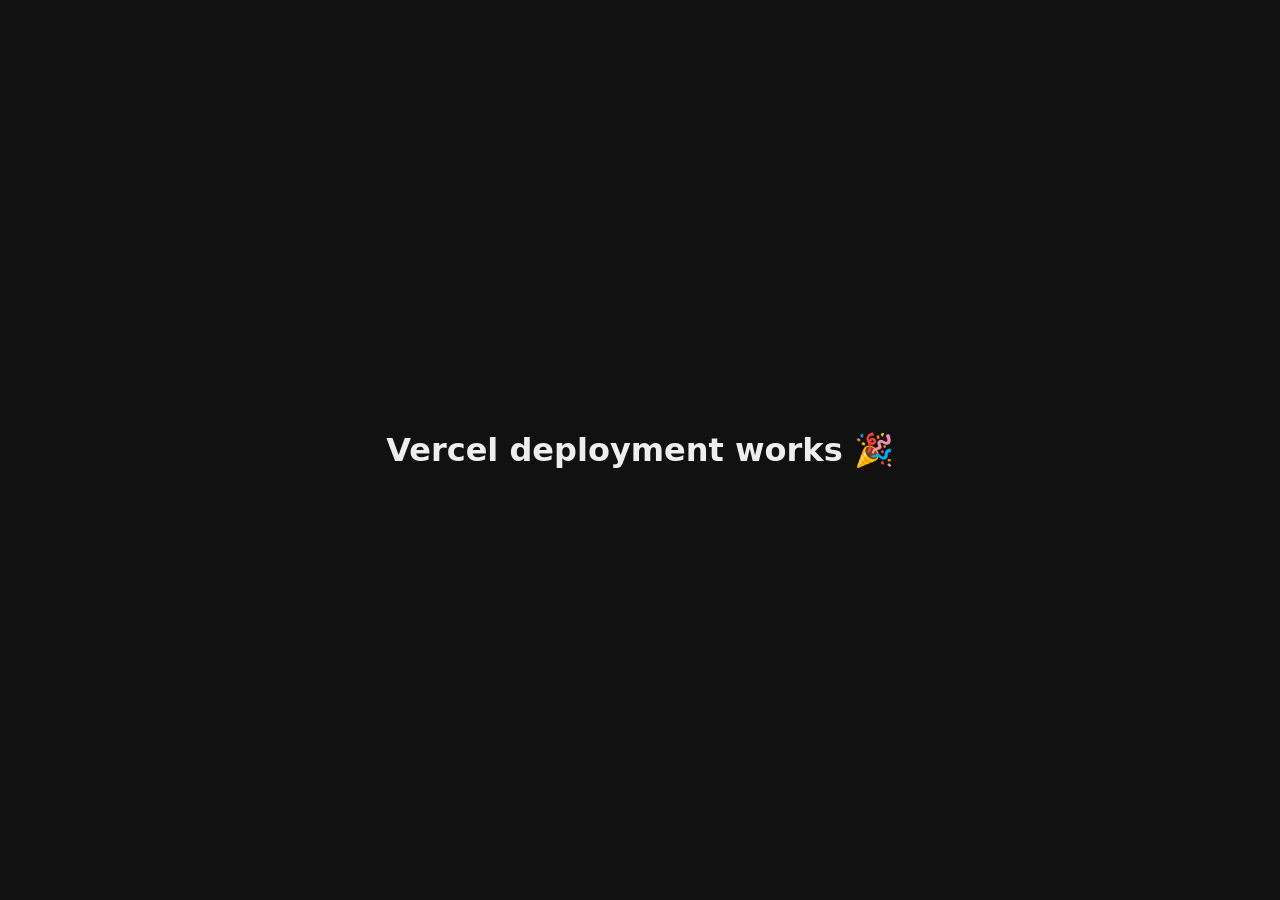
==== index.html @ 25bba017 "Add starter index.html to test Vercel deployment Co-Authored-By: Claude Opus 5.5 <noreply@anthropic." ====
<!doctype html>
<html lang="en">
<head>
  <meta charset="utf-8">
  <meta name="viewport" content="width=device-width, initial-scale=1">
  <title>Test Deployment</title>
  <style>
    body { margin: 0; min-height: 100vh; display: grid; place-items: center; font-family: system-ui, sans-serif; background: #111; color: #eee; }
  </style>
</head>
<body>
  <h1>Vercel deployment works 🎉</h1>
</body>
</html>
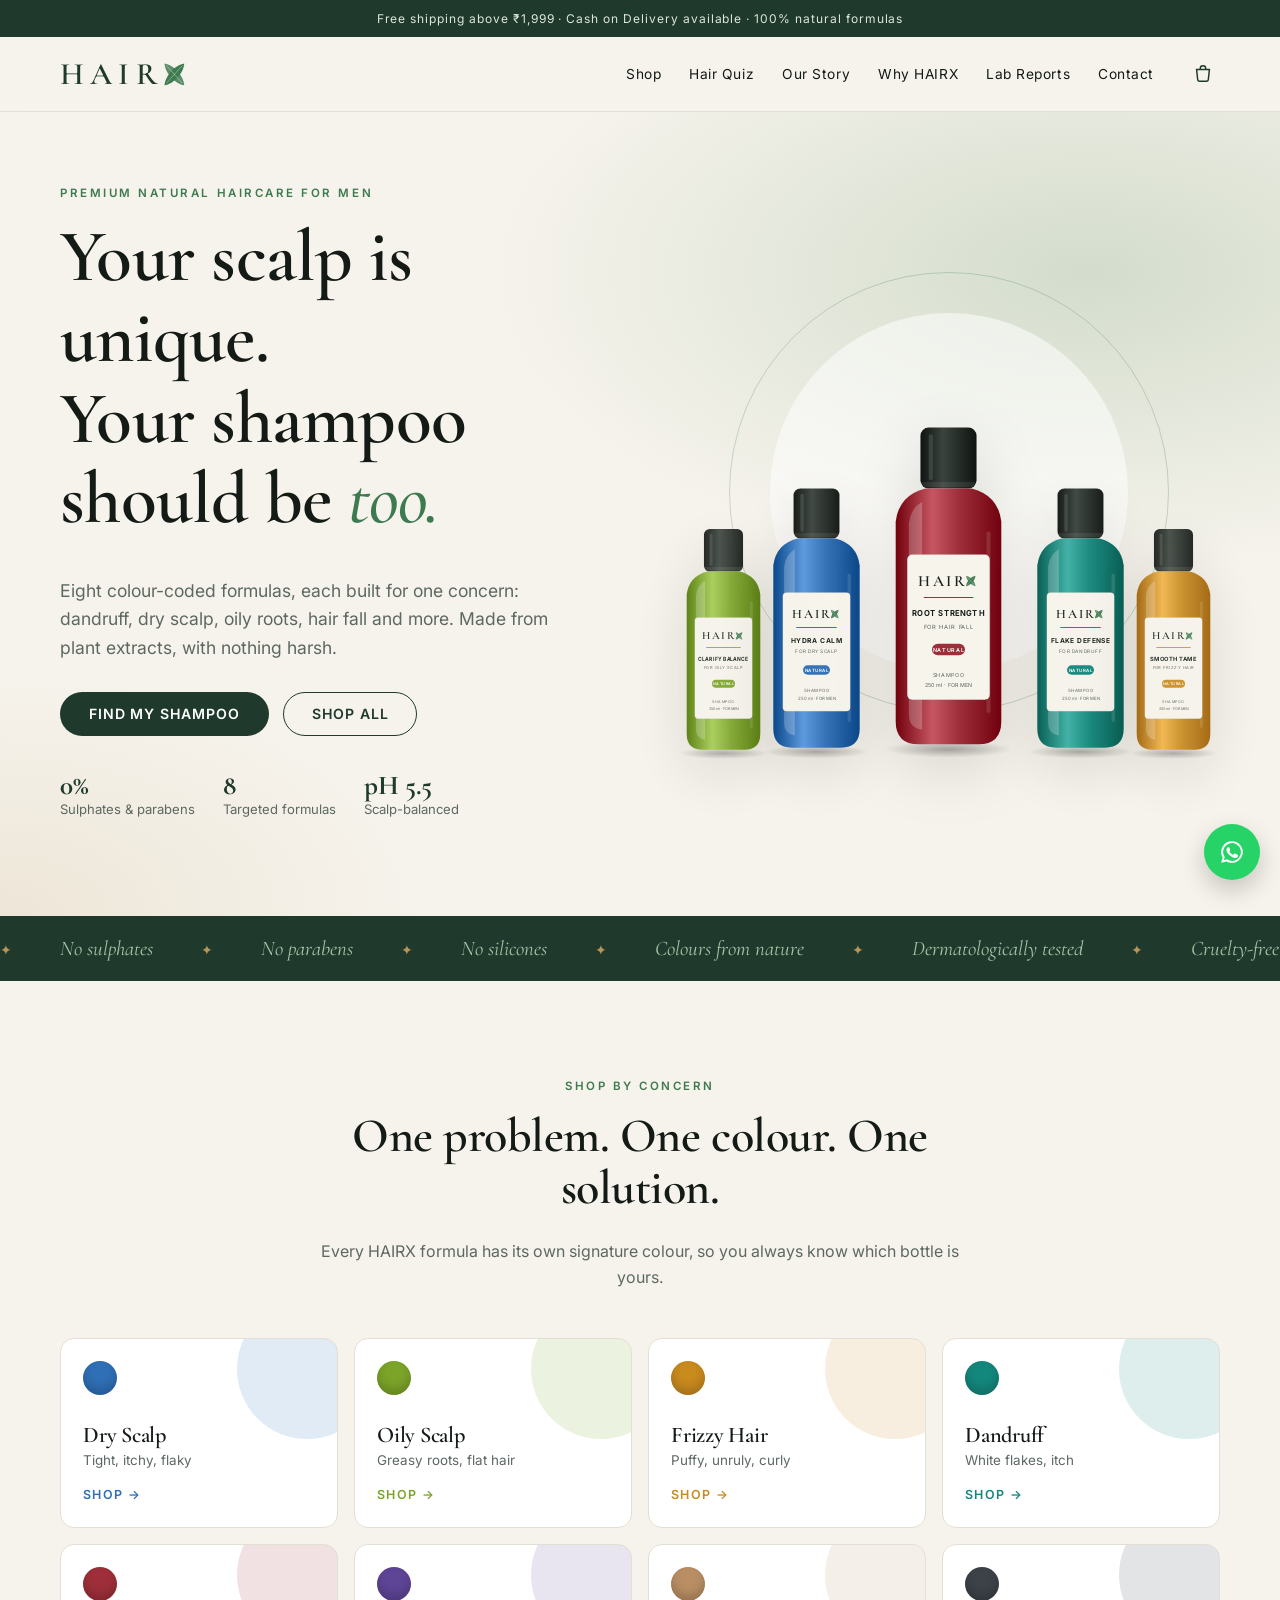
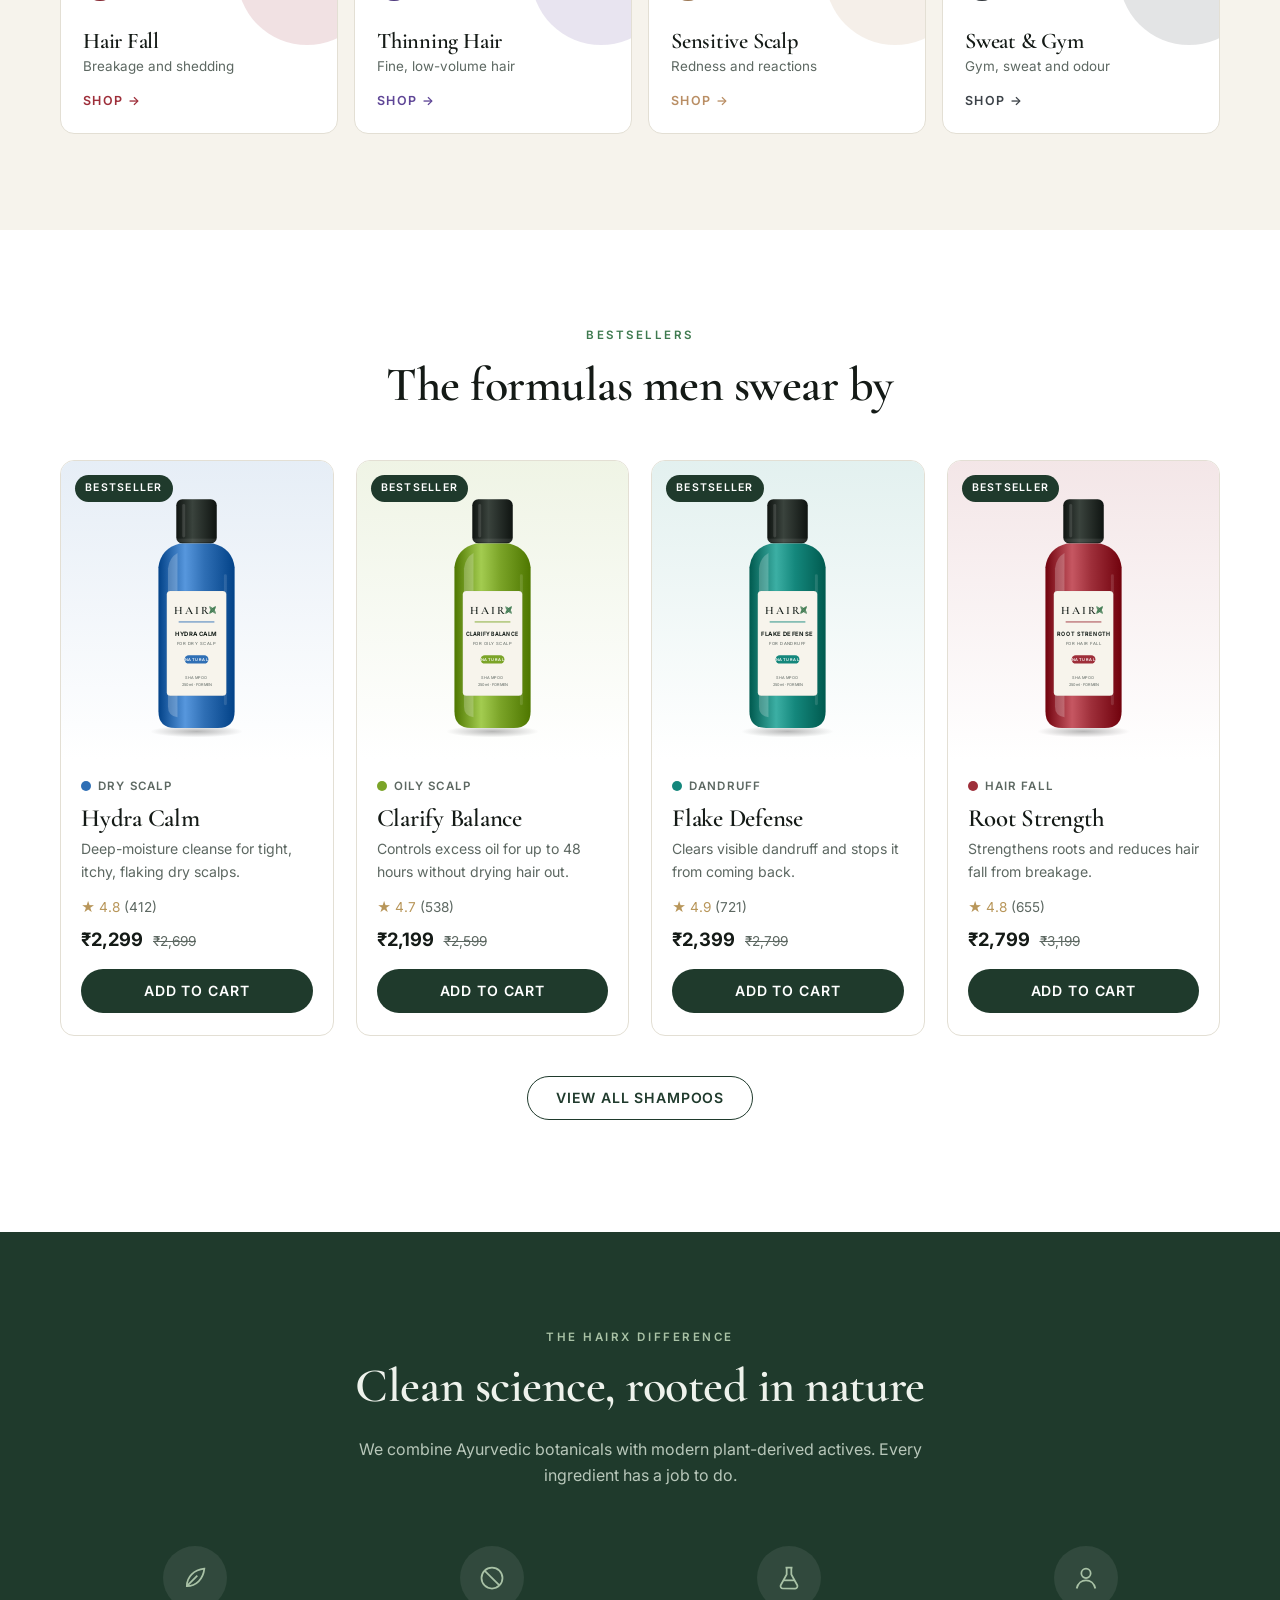
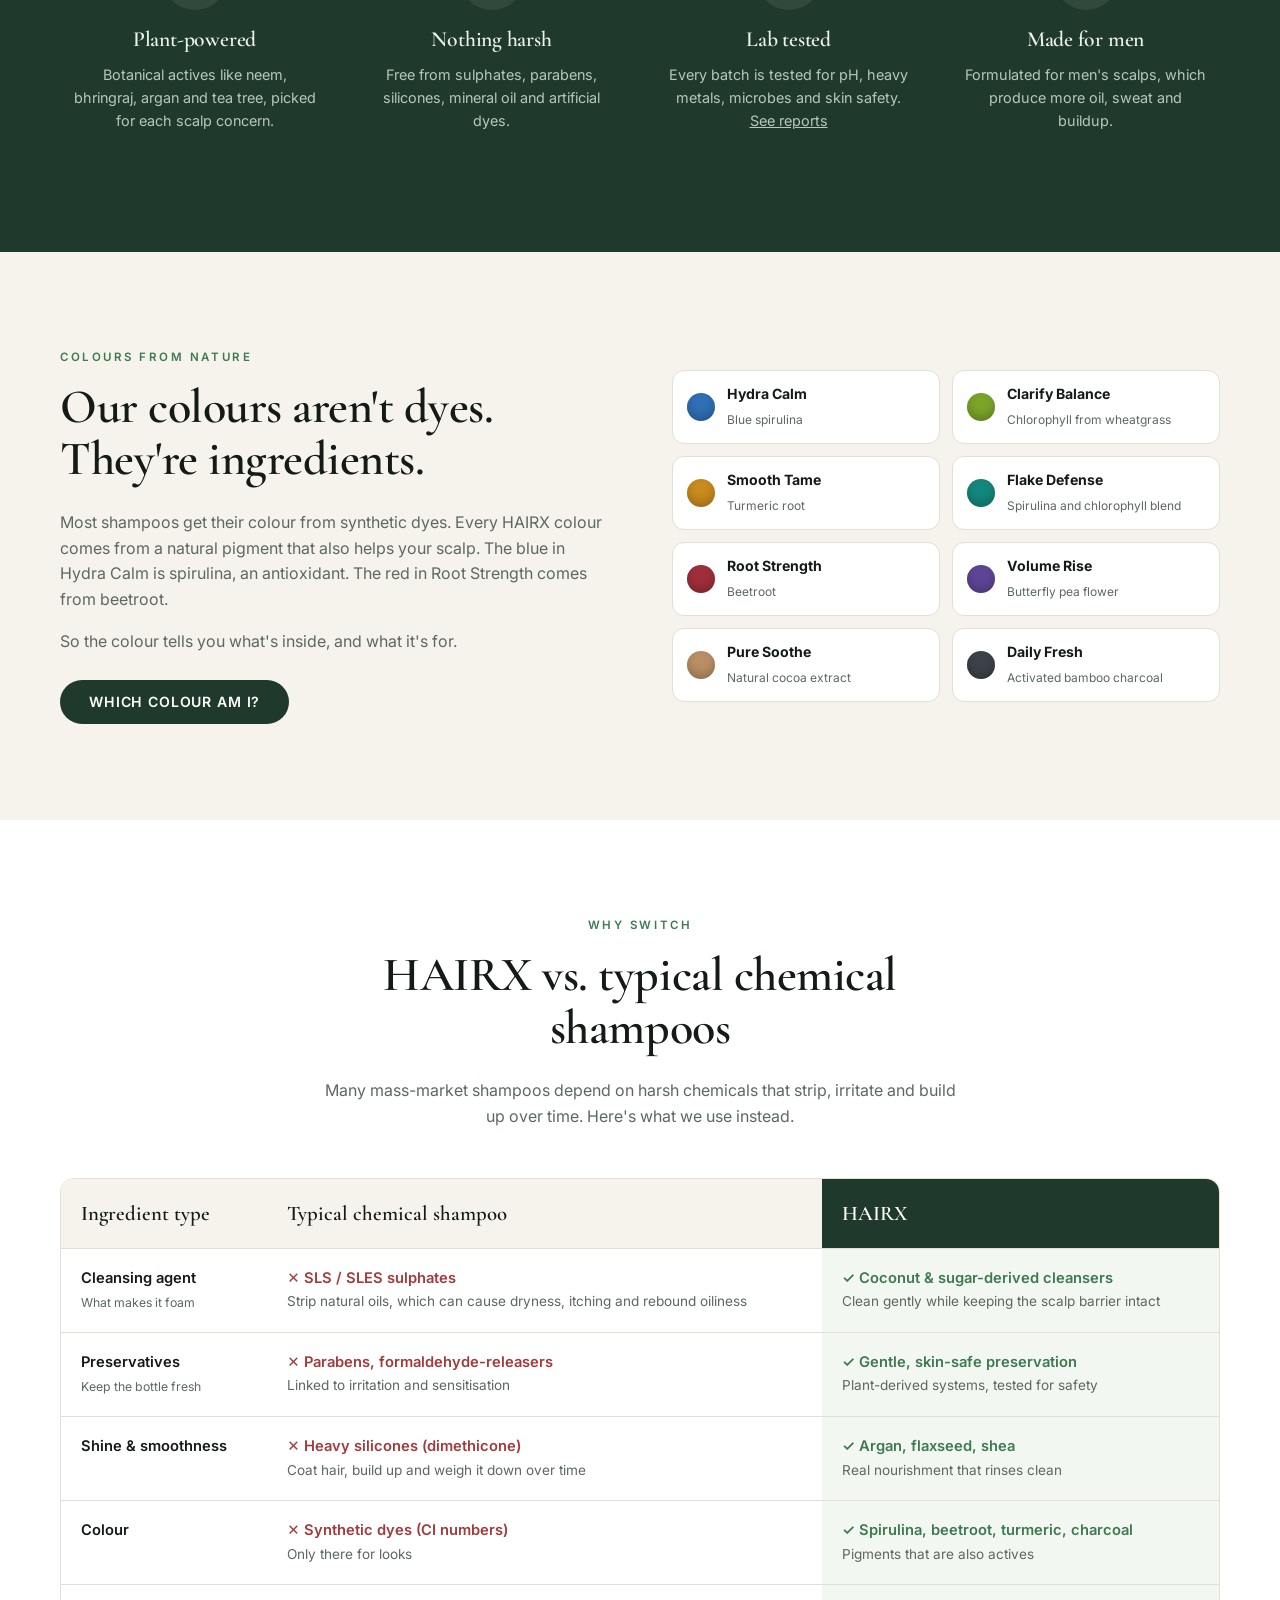
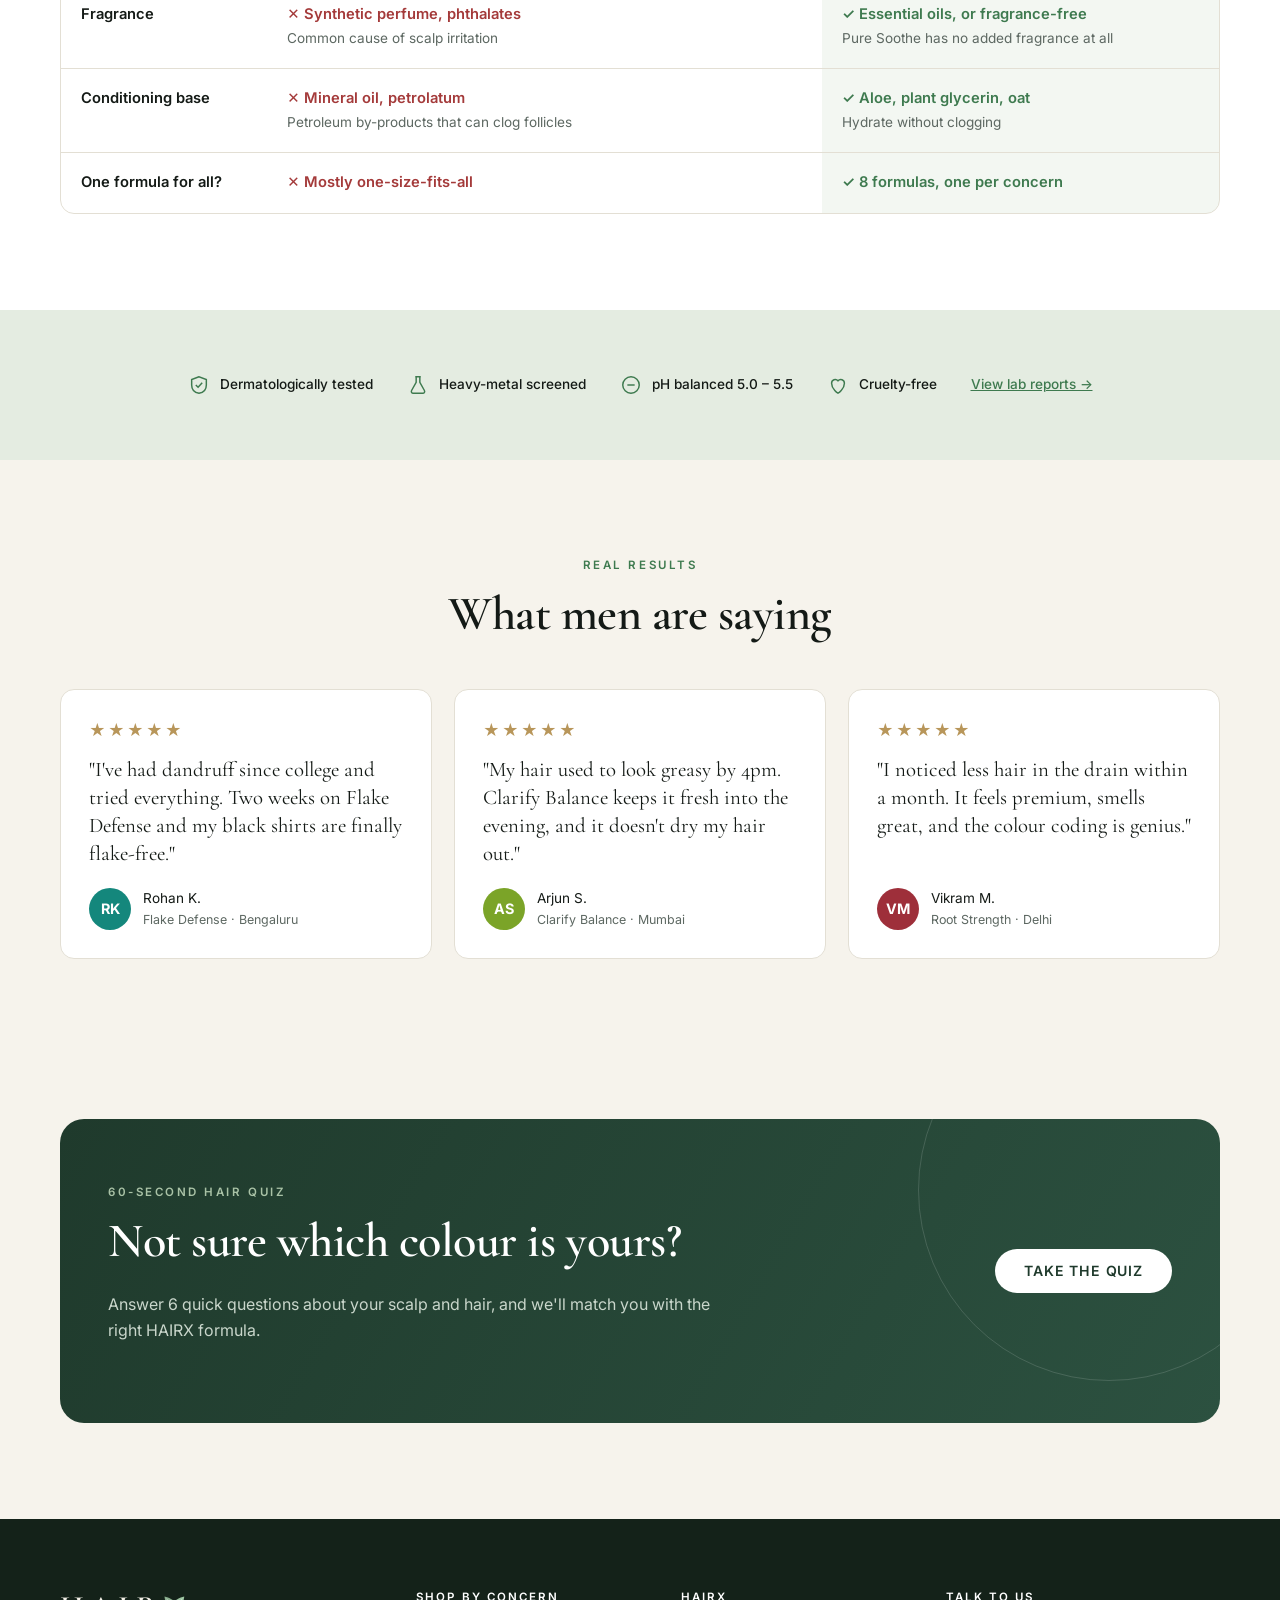
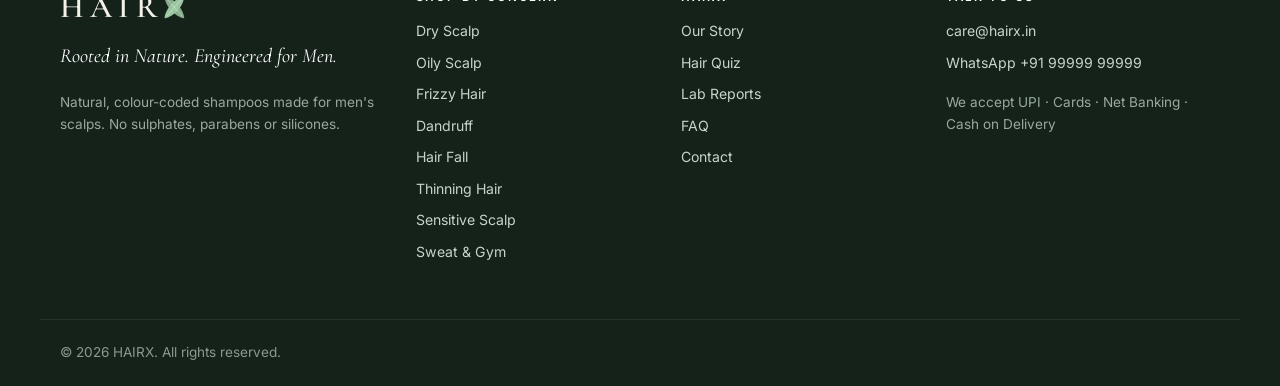
==== commit 1facd901: "Build HAIRX shampoo store website Home, shop with concern/hair-type filters, product pages, hair qui" ====
--- a/index.html
+++ b/index.html
@@ -3,12 +3,268 @@
 <head>
   <meta charset="utf-8">
   <meta name="viewport" content="width=device-width, initial-scale=1">
-  <title>Test Deployment</title>
-  <style>
-    body { margin: 0; min-height: 100vh; display: grid; place-items: center; font-family: system-ui, sans-serif; background: #111; color: #eee; }
-  </style>
+  <title>HAIRX — Natural Shampoos for Men | Rooted in Nature</title>
+  <meta name="description" content="HAIRX makes premium, natural, colour-coded shampoos for men — one formula for every scalp concern: dandruff, dry scalp, oily scalp, hair fall, frizz and more.">
+  <link rel="preconnect" href="https://fonts.googleapis.com">
+  <link rel="preconnect" href="https://fonts.gstatic.com" crossorigin>
+  <link href="https://fonts.googleapis.com/css2?family=Cormorant+Garamond:ital,wght@0,500;0,600;0,700;1,500&family=Inter:wght@400;500;600;700&display=swap" rel="stylesheet">
+  <link rel="stylesheet" href="assets/css/style.css">
+  <link rel="icon" href="data:image/svg+xml,%3Csvg xmlns='http://www.w3.org/2000/svg' viewBox='0 0 40 40'%3E%3Crect width='40' height='40' rx='10' fill='%231F3A2C'/%3E%3Cg transform='translate(20 20)' fill='%23A9C2A6'%3E%3Cpath d='M0-14C5-7 5 7 0 14C-5 7-5-7 0-14Z' transform='rotate(42)'/%3E%3Cpath d='M0-14C5-7 5 7 0 14C-5 7-5-7 0-14Z' transform='rotate(-42)'/%3E%3C/g%3E%3C/svg%3E">
 </head>
 <body>
-  <h1>Vercel deployment works 🎉</h1>
+  <div id="site-header"></div>
+
+  <main>
+    <!-- HERO -->
+    <section class="hero">
+      <div class="container hero-grid">
+        <div class="reveal">
+          <span class="eyebrow">Premium natural haircare for men</span>
+          <h1>Your scalp is unique.<br>Your shampoo should be <em>too.</em></h1>
+          <p class="hero-lead">Eight colour-coded formulas, each built for one concern: dandruff, dry scalp, oily roots, hair fall and more. Made from plant extracts, with nothing harsh.</p>
+          <div class="hero-actions">
+            <a class="btn btn-dark" href="quiz.html">Find my shampoo</a>
+            <a class="btn btn-outline" href="shop.html">Shop all</a>
+          </div>
+          <div class="hero-trust">
+            <div><strong>0%</strong>Sulphates &amp; parabens</div>
+            <div><strong>8</strong>Targeted formulas</div>
+            <div><strong>pH 5.5</strong>Scalp-balanced</div>
+          </div>
+        </div>
+        <div class="hero-bottles reveal" id="hero-bottles"><div class="hero-ring"></div></div>
+      </div>
+    </section>
+
+    <div class="marquee" aria-hidden="true">
+      <div class="marquee-track">
+        <span>No sulphates</span><span>No parabens</span><span>No silicones</span><span>Colours from nature</span><span>Dermatologically tested</span><span>Cruelty-free</span><span>Made in India</span>
+        <span>No sulphates</span><span>No parabens</span><span>No silicones</span><span>Colours from nature</span><span>Dermatologically tested</span><span>Cruelty-free</span><span>Made in India</span>
+      </div>
+    </div>
+
+    <!-- SHOP BY CONCERN -->
+    <section class="section">
+      <div class="container">
+        <div class="section-head reveal">
+          <span class="eyebrow">Shop by concern</span>
+          <h2>One problem. One colour. One solution.</h2>
+          <p>Every HAIRX formula has its own signature colour, so you always know which bottle is yours.</p>
+        </div>
+        <div class="concern-grid" id="concern-grid"></div>
+      </div>
+    </section>
+
+    <!-- BESTSELLERS -->
+    <section class="section bg-paper">
+      <div class="container">
+        <div class="section-head reveal">
+          <span class="eyebrow">Bestsellers</span>
+          <h2>The formulas men swear by</h2>
+        </div>
+        <div class="product-grid" id="bestsellers"></div>
+        <p style="text-align:center;margin-top:40px"><a class="btn btn-outline" href="shop.html">View all shampoos</a></p>
+      </div>
+    </section>
+
+    <!-- BENEFITS -->
+    <section class="section bg-forest">
+      <div class="container">
+        <div class="section-head reveal">
+          <span class="eyebrow">The HAIRX difference</span>
+          <h2>Clean science, rooted in nature</h2>
+          <p>We combine Ayurvedic botanicals with modern plant-derived actives. Every ingredient has a job to do.</p>
+        </div>
+        <div class="benefit-grid reveal">
+          <div class="benefit">
+            <div class="benefit-icon"><svg width="28" height="28" viewBox="0 0 24 24" fill="none" stroke="currentColor" stroke-width="1.5"><path d="M5 19c0-8 6-14 15-15-1 9-7 15-15 15Z"/><path d="M5 19 14 10"/></svg></div>
+            <h3>Plant-powered</h3>
+            <p>Botanical actives like neem, bhringraj, argan and tea tree, picked for each scalp concern.</p>
+          </div>
+          <div class="benefit">
+            <div class="benefit-icon"><svg width="28" height="28" viewBox="0 0 24 24" fill="none" stroke="currentColor" stroke-width="1.5"><circle cx="12" cy="12" r="9"/><path d="m5.6 5.6 12.8 12.8"/></svg></div>
+            <h3>Nothing harsh</h3>
+            <p>Free from sulphates, parabens, silicones, mineral oil and artificial dyes.</p>
+          </div>
+          <div class="benefit">
+            <div class="benefit-icon"><svg width="28" height="28" viewBox="0 0 24 24" fill="none" stroke="currentColor" stroke-width="1.5"><path d="M9 3h6M10 3v6L5 18a2 2 0 0 0 1.7 3h10.6A2 2 0 0 0 19 18l-5-9V3"/><path d="M7.5 14h9"/></svg></div>
+            <h3>Lab tested</h3>
+            <p>Every batch is tested for pH, heavy metals, microbes and skin safety. <a href="lab-reports.html">See reports</a></p>
+          </div>
+          <div class="benefit">
+            <div class="benefit-icon"><svg width="28" height="28" viewBox="0 0 24 24" fill="none" stroke="currentColor" stroke-width="1.5"><circle cx="12" cy="8" r="4"/><path d="M4 21c1-4.5 4.4-7 8-7s7 2.5 8 7"/></svg></div>
+            <h3>Made for men</h3>
+            <p>Formulated for men's scalps, which produce more oil, sweat and buildup.</p>
+          </div>
+        </div>
+      </div>
+    </section>
+
+    <!-- COLOUR STORY -->
+    <section class="section">
+      <div class="container split">
+        <div class="reveal">
+          <span class="eyebrow">Colours from nature</span>
+          <h2>Our colours aren't dyes. They're ingredients.</h2>
+          <p class="muted">Most shampoos get their colour from synthetic dyes. Every HAIRX colour comes from a natural pigment that also helps your scalp. The blue in Hydra Calm is spirulina, an antioxidant. The red in Root Strength comes from beetroot.</p>
+          <p class="muted">So the colour tells you what's inside, and what it's for.</p>
+          <a class="btn btn-dark" href="quiz.html" style="margin-top:10px">Which colour am I?</a>
+        </div>
+        <div class="swatch-list reveal" id="swatches"></div>
+      </div>
+    </section>
+
+    <!-- COMPARISON -->
+    <section class="section bg-paper" id="compare">
+      <div class="container">
+        <div class="section-head reveal">
+          <span class="eyebrow">Why switch</span>
+          <h2>HAIRX vs. typical chemical shampoos</h2>
+          <p>Many mass-market shampoos depend on harsh chemicals that strip, irritate and build up over time. Here's what we use instead.</p>
+        </div>
+        <div class="table-wrap reveal">
+          <table class="compare-table">
+            <thead>
+              <tr><th>Ingredient type</th><th>Typical chemical shampoo</th><th class="us">HAIRX</th></tr>
+            </thead>
+            <tbody>
+              <tr>
+                <td class="ingredient">Cleansing agent<small>What makes it foam</small></td>
+                <td data-label="Typical shampoo"><span class="no">✕ SLS / SLES sulphates</span><br><span class="muted small">Strip natural oils, which can cause dryness, itching and rebound oiliness</span></td>
+                <td class="us" data-label="HAIRX"><span class="yes">✓ Coconut &amp; sugar-derived cleansers</span><br><span class="muted small">Clean gently while keeping the scalp barrier intact</span></td>
+              </tr>
+              <tr>
+                <td class="ingredient">Preservatives<small>Keep the bottle fresh</small></td>
+                <td data-label="Typical shampoo"><span class="no">✕ Parabens, formaldehyde-releasers</span><br><span class="muted small">Linked to irritation and sensitisation</span></td>
+                <td class="us" data-label="HAIRX"><span class="yes">✓ Gentle, skin-safe preservation</span><br><span class="muted small">Plant-derived systems, tested for safety</span></td>
+              </tr>
+              <tr>
+                <td class="ingredient">Shine &amp; smoothness</td>
+                <td data-label="Typical shampoo"><span class="no">✕ Heavy silicones (dimethicone)</span><br><span class="muted small">Coat hair, build up and weigh it down over time</span></td>
+                <td class="us" data-label="HAIRX"><span class="yes">✓ Argan, flaxseed, shea</span><br><span class="muted small">Real nourishment that rinses clean</span></td>
+              </tr>
+              <tr>
+                <td class="ingredient">Colour</td>
+                <td data-label="Typical shampoo"><span class="no">✕ Synthetic dyes (CI numbers)</span><br><span class="muted small">Only there for looks</span></td>
+                <td class="us" data-label="HAIRX"><span class="yes">✓ Spirulina, beetroot, turmeric, charcoal</span><br><span class="muted small">Pigments that are also actives</span></td>
+              </tr>
+              <tr>
+                <td class="ingredient">Fragrance</td>
+                <td data-label="Typical shampoo"><span class="no">✕ Synthetic perfume, phthalates</span><br><span class="muted small">Common cause of scalp irritation</span></td>
+                <td class="us" data-label="HAIRX"><span class="yes">✓ Essential oils, or fragrance-free</span><br><span class="muted small">Pure Soothe has no added fragrance at all</span></td>
+              </tr>
+              <tr>
+                <td class="ingredient">Conditioning base</td>
+                <td data-label="Typical shampoo"><span class="no">✕ Mineral oil, petrolatum</span><br><span class="muted small">Petroleum by-products that can clog follicles</span></td>
+                <td class="us" data-label="HAIRX"><span class="yes">✓ Aloe, plant glycerin, oat</span><br><span class="muted small">Hydrate without clogging</span></td>
+              </tr>
+              <tr>
+                <td class="ingredient">One formula for all?</td>
+                <td data-label="Typical shampoo"><span class="no">✕ Mostly one-size-fits-all</span></td>
+                <td class="us" data-label="HAIRX"><span class="yes">✓ 8 formulas, one per concern</span></td>
+              </tr>
+            </tbody>
+          </table>
+        </div>
+      </div>
+    </section>
+
+    <!-- LAB STRIP -->
+    <section class="section-tight bg-sage">
+      <div class="container">
+        <div class="badge-strip">
+          <div><svg width="22" height="22" viewBox="0 0 24 24" fill="none" stroke="currentColor" stroke-width="1.6"><path d="M12 3 4 6v6c0 5 3.4 8.3 8 9 4.6-.7 8-4 8-9V6l-8-3Z"/><path d="m8.5 12 2.5 2.5 4.5-5"/></svg>Dermatologically tested</div>
+          <div><svg width="22" height="22" viewBox="0 0 24 24" fill="none" stroke="currentColor" stroke-width="1.6"><path d="M9 3h6M10 3v6L5 18a2 2 0 0 0 1.7 3h10.6A2 2 0 0 0 19 18l-5-9V3"/></svg>Heavy-metal screened</div>
+          <div><svg width="22" height="22" viewBox="0 0 24 24" fill="none" stroke="currentColor" stroke-width="1.6"><circle cx="12" cy="12" r="9"/><path d="M8 12h8"/></svg>pH balanced 5.0 – 5.5</div>
+          <div><svg width="22" height="22" viewBox="0 0 24 24" fill="none" stroke="currentColor" stroke-width="1.6"><path d="M12 21s-7-4.5-7-11a4 4 0 0 1 7-2.6A4 4 0 0 1 19 10c0 6.5-7 11-7 11Z"/></svg>Cruelty-free</div>
+          <div><a class="link-btn" href="lab-reports.html">View lab reports →</a></div>
+        </div>
+      </div>
+    </section>
+
+    <!-- TESTIMONIALS (sample reviews — replace with real customer reviews before launch) -->
+    <section class="section">
+      <div class="container">
+        <div class="section-head reveal">
+          <span class="eyebrow">Real results</span>
+          <h2>What men are saying</h2>
+        </div>
+        <div class="testimonial-grid reveal">
+          <article class="testimonial">
+            <div class="stars">★★★★★</div>
+            <blockquote>"I've had dandruff since college and tried everything. Two weeks on Flake Defense and my black shirts are finally flake-free."</blockquote>
+            <footer><div class="avatar" style="background:#14877C">RK</div><div>Rohan K.<span>Flake Defense · Bengaluru</span></div></footer>
+          </article>
+          <article class="testimonial">
+            <div class="stars">★★★★★</div>
+            <blockquote>"My hair used to look greasy by 4pm. Clarify Balance keeps it fresh into the evening, and it doesn't dry my hair out."</blockquote>
+            <footer><div class="avatar" style="background:#7BA428">AS</div><div>Arjun S.<span>Clarify Balance · Mumbai</span></div></footer>
+          </article>
+          <article class="testimonial">
+            <div class="stars">★★★★★</div>
+            <blockquote>"I noticed less hair in the drain within a month. It feels premium, smells great, and the colour coding is genius."</blockquote>
+            <footer><div class="avatar" style="background:#9E2F3A">VM</div><div>Vikram M.<span>Root Strength · Delhi</span></div></footer>
+          </article>
+        </div>
+      </div>
+    </section>
+
+    <!-- CTA -->
+    <section class="section-tight" style="padding-bottom:96px">
+      <div class="container">
+        <div class="cta-band reveal">
+          <div>
+            <span class="eyebrow" style="color:var(--sage)">60-second hair quiz</span>
+            <h2>Not sure which colour is yours?</h2>
+            <p>Answer 6 quick questions about your scalp and hair, and we'll match you with the right HAIRX formula.</p>
+          </div>
+          <a class="btn btn-light" href="quiz.html">Take the quiz</a>
+        </div>
+      </div>
+    </section>
+  </main>
+
+  <div id="site-footer"></div>
+
+  <script src="assets/js/config.js"></script>
+  <script src="assets/js/products.js"></script>
+  <script src="assets/js/bottle.js"></script>
+  <script src="assets/js/layout.js"></script>
+  <script>
+    (function () {
+      var P = HAIRX_PRODUCTS, C = HAIRX_CONCERNS;
+      var blurbs = {
+        "dry-scalp": "Tight, itchy, flaky", "oily-scalp": "Greasy roots, flat hair", "frizzy": "Puffy, unruly, curly",
+        "dandruff": "White flakes, itch", "hair-fall": "Breakage and shedding", "thinning": "Fine, low-volume hair",
+        "sensitive": "Redness and reactions", "sweat": "Gym, sweat and odour"
+      };
+
+      // Hero bottles
+      var hero = document.getElementById("hero-bottles");
+      var picks = ["clarify-balance", "hydra-calm", "root-strength", "flake-defense", "smooth-tame"];
+      var cls = ["b-back", "b-side", "", "b-side", "b-back"];
+      picks.forEach(function (id, i) {
+        var wrap = document.createElement("div");
+        wrap.innerHTML = HAIRX_bottle(HAIRX_findProduct(id));
+        var svg = wrap.firstChild;
+        if (cls[i]) svg.classList.add(cls[i]);
+        hero.appendChild(svg);
+      });
+
+      // Concern tiles
+      document.getElementById("concern-grid").innerHTML = Object.keys(C).map(function (k) {
+        return '<a class="concern-tile" style="--accent:' + C[k].color + '" href="shop.html?concern=' + k + '">' +
+          '<div class="concern-dot"></div><div><h3>' + C[k].label + "</h3><p>" + blurbs[k] + '</p><div class="arrow">Shop →</div></div></a>';
+      }).join("");
+
+      // Bestsellers
+      document.getElementById("bestsellers").innerHTML = P.filter(function (p) { return p.bestseller; }).map(HAIRX_productCard).join("");
+
+      // Swatches
+      document.getElementById("swatches").innerHTML = P.filter(function (p) { return p.id !== "curl-define"; }).map(function (p) {
+        return '<a class="swatch" href="product.html?id=' + p.id + '"><i style="background:' + p.color + '"></i><div><b>' + p.name + "</b><span>" + p.pigment + "</span></div></a>";
+      }).join("");
+    })();
+  </script>
 </body>
 </html>
--- a/assets/css/style.css
+++ b/assets/css/style.css
@@ -0,0 +1,444 @@
+/* =========================================================
+   HAIRX — design system
+   Natural greens, warm cream, elegant serif headings.
+   ========================================================= */
+:root {
+  --forest: #1F3A2C;
+  --forest-2: #2C5140;
+  --leaf: #3E7A4F;
+  --sage: #A9C2A6;
+  --sage-soft: #E4ECE1;
+  --cream: #F6F3EC;
+  --paper: #FFFFFF;
+  --ink: #141A16;
+  --muted: #5D6862;
+  --line: #E3DFD4;
+  --gold: #B8965A;
+  --danger: #A43A3A;
+
+  --serif: "Cormorant Garamond", Georgia, "Times New Roman", serif;
+  --sans: "Inter", system-ui, -apple-system, "Segoe UI", Arial, sans-serif;
+
+  --radius: 14px;
+  --shadow: 0 10px 30px rgba(20, 26, 22, .07);
+  --max: 1200px;
+}
+
+* { box-sizing: border-box; }
+html { scroll-behavior: smooth; }
+body {
+  margin: 0;
+  font-family: var(--sans);
+  color: var(--ink);
+  background: var(--cream);
+  line-height: 1.6;
+  -webkit-font-smoothing: antialiased;
+}
+img, svg { max-width: 100%; display: block; }
+a { color: inherit; }
+h1, h2, h3, h4 { font-family: var(--serif); font-weight: 600; line-height: 1.1; margin: 0 0 .5em; letter-spacing: -.01em; }
+h1 { font-size: clamp(2.6rem, 6vw, 4.6rem); }
+h2 { font-size: clamp(2rem, 4vw, 3rem); }
+h3 { font-size: 1.5rem; }
+p { margin: 0 0 1em; }
+.muted { color: var(--muted); }
+.small { font-size: .85rem; }
+.container { width: 100%; max-width: var(--max); margin: 0 auto; padding: 0 20px; }
+.section { padding: 96px 0; }
+.section-tight { padding: 64px 0; }
+.eyebrow { font-family: var(--sans); text-transform: uppercase; letter-spacing: .22em; font-size: .72rem; font-weight: 600; color: var(--leaf); margin-bottom: 14px; display: block; }
+.section-head { max-width: 640px; margin: 0 auto 48px; text-align: center; }
+.section-head p { color: var(--muted); }
+.bg-paper { background: var(--paper); }
+.bg-sage { background: var(--sage-soft); }
+.bg-forest { background: var(--forest); color: #EEF2EC; }
+.bg-forest .muted, .bg-forest .section-head p { color: #B8C7BA; }
+.bg-forest .eyebrow { color: var(--sage); }
+
+/* ---------- Buttons ---------- */
+.btn {
+  display: inline-flex; align-items: center; justify-content: center; gap: 8px;
+  padding: 14px 28px; border-radius: 999px; border: 1px solid transparent;
+  font: 600 .88rem/1 var(--sans); letter-spacing: .06em; text-transform: uppercase;
+  text-decoration: none; cursor: pointer; transition: transform .15s, background .2s, color .2s, border-color .2s;
+}
+.btn:hover { transform: translateY(-1px); }
+.btn-dark { background: var(--forest); color: #fff; }
+.btn-dark:hover { background: var(--forest-2); }
+.btn-light { background: #fff; color: var(--forest); }
+.btn-outline { border-color: currentColor; background: transparent; color: var(--forest); }
+.bg-forest .btn-outline { color: #fff; }
+.btn-block { width: 100%; }
+.btn:disabled { opacity: .5; cursor: not-allowed; transform: none; }
+
+/* ---------- Header ---------- */
+.announce { background: var(--forest); color: #DDE7DB; text-align: center; font-size: .75rem; letter-spacing: .08em; padding: 9px 16px; }
+.site-header { position: sticky; top: 0; z-index: 50; background: rgba(246, 243, 236, .92); backdrop-filter: blur(10px); border-bottom: 1px solid var(--line); }
+.header-inner { display: flex; align-items: center; gap: 32px; height: 74px; }
+.logo { display: inline-flex; color: var(--forest); text-decoration: none; }
+.logo-mark { display: inline-flex; align-items: center; gap: 2px; font-family: var(--serif); font-weight: 600; font-size: 1.95rem; letter-spacing: .2em; line-height: 1; }
+.logo-mark > span { margin-right: -.16em; }
+.logo-mark svg { width: 1.05em; height: 1.05em; margin-left: -.08em; }
+.main-nav { display: flex; gap: 28px; margin-left: auto; }
+.main-nav a { text-decoration: none; font-size: .86rem; letter-spacing: .04em; color: var(--ink); position: relative; padding: 4px 0; }
+.main-nav a::after { content: ""; position: absolute; left: 0; bottom: 0; width: 0; height: 1px; background: var(--leaf); transition: width .25s; }
+.main-nav a:hover::after, .main-nav a[aria-current="page"]::after { width: 100%; }
+.cart-link { position: relative; color: var(--forest); display: inline-flex; padding: 6px; }
+.cart-count { position: absolute; top: -2px; right: -6px; min-width: 19px; height: 19px; border-radius: 10px; background: var(--leaf); color: #fff; font-size: .68rem; font-weight: 700; display: grid; place-items: center; padding: 0 5px; }
+.cart-count[hidden] { display: none; }
+.menu-toggle { display: none; background: none; border: 0; width: 36px; height: 36px; padding: 8px 6px; cursor: pointer; flex-direction: column; justify-content: center; gap: 6px; }
+.menu-toggle span { display: block; height: 1.5px; background: var(--ink); transition: transform .25s; }
+
+@media (max-width: 900px) {
+  .menu-toggle { display: flex; }
+  .header-inner { gap: 12px; }
+  .logo { margin-right: auto; }
+  .main-nav { position: absolute; top: 100%; left: 0; right: 0; flex-direction: column; gap: 0; background: var(--cream); border-bottom: 1px solid var(--line); padding: 8px 20px 20px; transform: translateY(-12px); opacity: 0; visibility: hidden; transition: transform .25s, opacity .25s, visibility .25s; box-shadow: var(--shadow); }
+  .main-nav a { padding: 14px 0; border-bottom: 1px solid var(--line); font-size: 1rem; }
+  .nav-open .main-nav { transform: none; opacity: 1; visibility: visible; }
+  .announce { font-size: .68rem; letter-spacing: .04em; }
+  .nav-open .menu-toggle span:first-child { transform: translateY(3.75px) rotate(45deg); }
+  .nav-open .menu-toggle span:last-child { transform: translateY(-3.75px) rotate(-45deg); }
+}
+
+/* ---------- Hero ---------- */
+.hero { position: relative; overflow: hidden; padding: 72px 0 96px; background:
+  radial-gradient(1000px 500px at 85% 20%, rgba(169, 194, 166, .45), transparent 60%),
+  radial-gradient(700px 400px at 0% 100%, rgba(184, 150, 90, .14), transparent 60%), var(--cream); }
+.hero-grid { display: grid; grid-template-columns: 1.05fr 1fr; gap: 48px; align-items: center; }
+.hero h1 em { font-style: italic; color: var(--leaf); font-weight: 500; }
+.hero-lead { font-size: 1.1rem; color: var(--muted); max-width: 500px; }
+.hero-actions { display: flex; gap: 14px; flex-wrap: wrap; margin: 30px 0 36px; }
+.hero-trust { display: flex; gap: 28px; flex-wrap: wrap; font-size: .82rem; color: var(--muted); }
+.hero-trust strong { display: block; font-family: var(--serif); font-size: 1.7rem; color: var(--forest); line-height: 1; }
+.hero-bottles { position: relative; display: flex; justify-content: center; align-items: flex-end; height: 520px; }
+.hero-bottles .bottle-svg { width: 165px; filter: drop-shadow(0 20px 30px rgba(0,0,0,.12)); transition: transform .4s; }
+.hero-bottles .b-side { width: 135px; margin: 0 -18px; opacity: .96; }
+.hero-bottles .b-back { width: 115px; margin: 0 -14px; opacity: .9; }
+.hero-bottles .bottle-svg:hover { transform: translateY(-10px); }
+.hero-ring { position: absolute; width: 440px; height: 440px; border-radius: 50%; border: 1px solid rgba(62, 122, 79, .25); top: 30px; left: 50%; transform: translateX(-50%); }
+.hero-ring::after { content: ""; position: absolute; inset: 40px; border-radius: 50%; background: rgba(255,255,255,.55); }
+.hero-bottles > *:not(.hero-ring) { position: relative; z-index: 1; }
+@media (max-width: 900px) {
+  .hero { padding-top: 40px; }
+  .hero-grid { grid-template-columns: 1fr; }
+  .hero-bottles { height: 380px; }
+  .hero-bottles .bottle-svg { width: 120px; }
+  .hero-bottles .b-side { width: 98px; }
+  .hero-bottles .b-back { display: none; }
+  .hero-ring { width: 320px; height: 320px; }
+}
+
+/* ---------- Marquee ---------- */
+.marquee { background: var(--forest); color: var(--sage); overflow: hidden; white-space: nowrap; padding: 16px 0; font-family: var(--serif); font-size: 1.3rem; font-style: italic; }
+.marquee-track { display: inline-flex; gap: 48px; animation: marquee 40s linear infinite; }
+.marquee-track span::before { content: "✦"; margin-right: 48px; font-style: normal; color: var(--gold); font-size: .9rem; }
+@keyframes marquee { to { transform: translateX(-50%); } }
+@media (prefers-reduced-motion: reduce) { .marquee-track { animation: none; } }
+
+/* ---------- Concern colour grid ---------- */
+.concern-grid { display: grid; grid-template-columns: repeat(4, 1fr); gap: 16px; }
+.concern-tile { --accent: #333; position: relative; display: flex; flex-direction: column; justify-content: space-between; min-height: 190px; padding: 22px; border-radius: var(--radius); background: var(--paper); border: 1px solid var(--line); text-decoration: none; overflow: hidden; transition: transform .2s, box-shadow .2s; }
+.concern-tile::before { content: ""; position: absolute; right: -40px; top: -40px; width: 140px; height: 140px; border-radius: 50%; background: var(--accent); opacity: .14; transition: transform .35s; }
+.concern-tile:hover { transform: translateY(-4px); box-shadow: var(--shadow); }
+.concern-tile:hover::before { transform: scale(1.5); }
+.concern-dot { width: 34px; height: 34px; border-radius: 50%; background: var(--accent); box-shadow: inset 0 -6px 10px rgba(0,0,0,.18); }
+.concern-tile h3 { font-size: 1.4rem; margin: 18px 0 2px; }
+.concern-tile p { font-size: .84rem; color: var(--muted); margin: 0; }
+.concern-tile .arrow { font-size: .78rem; text-transform: uppercase; letter-spacing: .12em; font-weight: 600; color: var(--accent); margin-top: 14px; }
+@media (max-width: 900px) { .concern-grid { grid-template-columns: repeat(2, 1fr); } }
+
+/* ---------- Product cards ---------- */
+.product-grid { display: grid; grid-template-columns: repeat(auto-fill, minmax(250px, 1fr)); gap: 22px; }
+.product-card { background: var(--paper); border-radius: var(--radius); border: 1px solid var(--line); overflow: hidden; display: flex; flex-direction: column; transition: box-shadow .25s, transform .25s; }
+.product-card:hover { box-shadow: var(--shadow); transform: translateY(-3px); }
+.product-media { position: relative; display: flex; justify-content: center; padding: 30px 20px 18px; background: linear-gradient(180deg, color-mix(in srgb, var(--accent) 12%, #fff), #fff); }
+.product-media .bottle-svg { height: 250px; width: auto; transition: transform .35s; }
+.product-card:hover .bottle-svg { transform: scale(1.04) rotate(-1.5deg); }
+.tag { position: absolute; top: 14px; left: 14px; background: var(--forest); color: #fff; font-size: .66rem; letter-spacing: .12em; text-transform: uppercase; padding: 5px 10px; border-radius: 999px; font-weight: 600; }
+.product-body { padding: 18px 20px 22px; display: flex; flex-direction: column; flex: 1; }
+.product-body h3 { margin: 10px 0 6px; font-size: 1.55rem; }
+.product-body h3 a { text-decoration: none; }
+.product-body p { font-size: .88rem; flex: 1; }
+.concern-chip { display: inline-flex; align-items: center; gap: 7px; font-size: .72rem; text-transform: uppercase; letter-spacing: .1em; font-weight: 600; color: var(--muted); }
+.concern-chip i { width: 10px; height: 10px; border-radius: 50%; display: inline-block; }
+.rating { font-size: .85rem; color: var(--gold); margin-bottom: 6px; }
+.price-row { margin-bottom: 14px; }
+.price { font-weight: 700; font-size: 1.15rem; }
+.price-row s { font-size: .85rem; margin-left: 6px; }
+
+/* ---------- Benefits ---------- */
+.benefit-grid { display: grid; grid-template-columns: repeat(4, 1fr); gap: 28px; }
+.benefit { text-align: center; padding: 10px; }
+.benefit-icon { width: 64px; height: 64px; margin: 0 auto 18px; border-radius: 50%; background: var(--sage-soft); display: grid; place-items: center; color: var(--leaf); }
+.bg-forest .benefit-icon { background: rgba(255,255,255,.08); color: var(--sage); }
+.benefit h3 { font-size: 1.35rem; }
+.benefit p { font-size: .9rem; color: var(--muted); }
+.bg-forest .benefit p { color: #B8C7BA; }
+@media (max-width: 900px) { .benefit-grid { grid-template-columns: repeat(2, 1fr); } }
+@media (max-width: 520px) { .benefit-grid { grid-template-columns: 1fr; } }
+
+/* ---------- Colour story ---------- */
+.split { display: grid; grid-template-columns: 1fr 1fr; gap: 64px; align-items: center; }
+@media (max-width: 900px) { .split { grid-template-columns: 1fr; gap: 36px; } }
+.swatch-list { display: grid; grid-template-columns: repeat(2, 1fr); gap: 12px; }
+.swatch { display: flex; gap: 12px; align-items: center; padding: 12px 14px; border-radius: 12px; background: var(--paper); border: 1px solid var(--line); text-decoration: none; }
+.swatch i { width: 28px; height: 28px; border-radius: 50%; flex: none; box-shadow: inset 0 -5px 8px rgba(0,0,0,.2); }
+.swatch b { display: block; font-size: .88rem; }
+.swatch span { font-size: .75rem; color: var(--muted); }
+
+/* ---------- Comparison ---------- */
+.compare-table { width: 100%; border-collapse: separate; border-spacing: 0; background: var(--paper); border-radius: var(--radius); overflow: hidden; border: 1px solid var(--line); }
+.compare-table th, .compare-table td { padding: 18px 20px; text-align: left; border-bottom: 1px solid var(--line); vertical-align: top; font-size: .92rem; }
+.compare-table tr:last-child td { border-bottom: 0; }
+.compare-table thead th { font-family: var(--serif); font-size: 1.3rem; font-weight: 600; background: var(--cream); }
+.compare-table thead th.us { background: var(--forest); color: #fff; }
+.compare-table td.us { background: rgba(169, 194, 166, .14); }
+.compare-table .ingredient { font-weight: 600; }
+.compare-table .ingredient small { display: block; font-weight: 400; color: var(--muted); margin-top: 3px; }
+.yes { color: var(--leaf); font-weight: 600; }
+.no { color: var(--danger); font-weight: 600; }
+.table-wrap { overflow-x: auto; }
+@media (max-width: 700px) {
+  .compare-table thead { display: none; }
+  .compare-table, .compare-table tbody, .compare-table tr, .compare-table td { display: block; width: 100%; }
+  .compare-table tr { border-bottom: 1px solid var(--line); }
+  .compare-table td { border: 0; padding: 10px 18px; }
+  .compare-table td.ingredient { padding-top: 18px; }
+  .compare-table td[data-label]::before { content: attr(data-label); display: block; font-size: .7rem; text-transform: uppercase; letter-spacing: .1em; color: var(--muted); font-weight: 600; }
+}
+
+/* ---------- Testimonials ---------- */
+.testimonial-grid { display: grid; grid-template-columns: repeat(3, 1fr); gap: 22px; }
+.testimonial { background: var(--paper); padding: 28px; border-radius: var(--radius); border: 1px solid var(--line); display: flex; flex-direction: column; }
+.testimonial .stars { color: var(--gold); letter-spacing: 2px; margin-bottom: 12px; }
+.testimonial blockquote { margin: 0 0 20px; font-family: var(--serif); font-size: 1.3rem; line-height: 1.35; flex: 1; }
+.testimonial footer { display: flex; align-items: center; gap: 12px; font-size: .85rem; }
+.avatar { width: 42px; height: 42px; border-radius: 50%; display: grid; place-items: center; color: #fff; font-weight: 700; font-size: .9rem; }
+.testimonial footer span { display: block; color: var(--muted); font-size: .78rem; }
+@media (max-width: 900px) { .testimonial-grid { grid-template-columns: 1fr; } }
+
+/* ---------- Lab badge strip ---------- */
+.badge-strip { display: flex; flex-wrap: wrap; justify-content: center; gap: 14px 34px; }
+.badge-strip div { display: flex; align-items: center; gap: 10px; font-size: .85rem; font-weight: 500; }
+.badge-strip svg { color: var(--leaf); flex: none; }
+
+/* ---------- CTA band ---------- */
+.cta-band { border-radius: 24px; padding: 64px 48px; background: linear-gradient(120deg, var(--forest), var(--forest-2)); color: #fff; display: grid; grid-template-columns: 1.4fr 1fr; gap: 32px; align-items: center; position: relative; overflow: hidden; }
+.cta-band::after { content: ""; position: absolute; width: 380px; height: 380px; border-radius: 50%; border: 1px solid rgba(255,255,255,.14); right: -80px; top: -120px; }
+.cta-band p { color: #C9D6CB; }
+.cta-band .btn { justify-self: end; position: relative; z-index: 1; }
+@media (max-width: 800px) { .cta-band { grid-template-columns: 1fr; padding: 44px 26px; } .cta-band .btn { justify-self: start; } }
+
+/* ---------- Page header ---------- */
+.page-hero { padding: 64px 0 40px; text-align: center; }
+.page-hero p { max-width: 620px; margin: 0 auto; color: var(--muted); }
+
+/* ---------- Shop filters ---------- */
+.shop-layout { display: grid; grid-template-columns: 250px 1fr; gap: 36px; align-items: start; }
+.filters { position: sticky; top: 100px; background: var(--paper); border: 1px solid var(--line); border-radius: var(--radius); padding: 22px; }
+.filters h4 { font-family: var(--sans); font-size: .74rem; text-transform: uppercase; letter-spacing: .16em; margin: 0 0 12px; }
+.filter-group + .filter-group { margin-top: 24px; padding-top: 20px; border-top: 1px solid var(--line); }
+.filter-option { display: flex; align-items: center; gap: 10px; padding: 6px 0; cursor: pointer; font-size: .9rem; }
+.filter-option input { accent-color: var(--forest); width: 16px; height: 16px; }
+.filter-option i { width: 12px; height: 12px; border-radius: 50%; }
+.shop-toolbar { display: flex; justify-content: space-between; align-items: center; gap: 12px; margin-bottom: 20px; flex-wrap: wrap; }
+.shop-toolbar select { padding: 10px 14px; border-radius: 999px; border: 1px solid var(--line); background: var(--paper); font: inherit; font-size: .88rem; }
+.filter-toggle { display: none; }
+.link-btn { background: none; border: 0; padding: 0; color: var(--leaf); font: inherit; font-size: .85rem; text-decoration: underline; cursor: pointer; }
+.empty-state { text-align: center; padding: 60px 20px; background: var(--paper); border-radius: var(--radius); border: 1px dashed var(--line); }
+@media (max-width: 900px) {
+  .shop-layout { grid-template-columns: 1fr; }
+  .filters { position: static; display: none; }
+  .filters.open { display: block; }
+  .filter-toggle { display: inline-flex; }
+}
+
+/* ---------- Product detail ---------- */
+.pdp { display: grid; grid-template-columns: 1fr 1fr; gap: 64px; align-items: start; padding: 48px 0 80px; }
+.pdp-media { position: sticky; top: 100px; border-radius: 24px; padding: 60px 20px; display: flex; justify-content: center; background: radial-gradient(circle at 50% 40%, color-mix(in srgb, var(--accent) 22%, #fff), color-mix(in srgb, var(--accent) 6%, var(--cream)) 70%); }
+.pdp-media .bottle-svg { height: 480px; width: auto; filter: drop-shadow(0 30px 40px rgba(0,0,0,.15)); }
+.breadcrumb { font-size: .8rem; color: var(--muted); margin-bottom: 18px; }
+.breadcrumb a { text-decoration: none; }
+.pdp h1 { font-size: clamp(2.4rem, 5vw, 3.6rem); margin-bottom: 8px; }
+.pdp .price-row .price { font-size: 1.6rem; }
+.save-pill { display: inline-block; margin-left: 10px; background: var(--sage-soft); color: var(--leaf); font-size: .75rem; font-weight: 700; padding: 4px 10px; border-radius: 999px; }
+.pdp-benefits { list-style: none; padding: 0; margin: 22px 0; }
+.pdp-benefits li { padding: 8px 0 8px 30px; position: relative; }
+.pdp-benefits li::before { content: ""; position: absolute; left: 0; top: 12px; width: 18px; height: 18px; border-radius: 50%; background: var(--accent); opacity: .9; -webkit-mask: url("data:image/svg+xml,%3Csvg xmlns='http://www.w3.org/2000/svg' viewBox='0 0 24 24'%3E%3Cpath d='M12 2a10 10 0 1 0 0 20 10 10 0 0 0 0-20Zm-1.2 14.2-4-4 1.4-1.4 2.6 2.6 5.6-5.6 1.4 1.4-7 7Z'/%3E%3C/svg%3E") center/contain no-repeat; mask: url("data:image/svg+xml,%3Csvg xmlns='http://www.w3.org/2000/svg' viewBox='0 0 24 24'%3E%3Cpath d='M12 2a10 10 0 1 0 0 20 10 10 0 0 0 0-20Zm-1.2 14.2-4-4 1.4-1.4 2.6 2.6 5.6-5.6 1.4 1.4-7 7Z'/%3E%3C/svg%3E") center/contain no-repeat; }
+.buy-row { display: flex; gap: 12px; margin: 26px 0; }
+.qty { display: inline-flex; align-items: center; border: 1px solid var(--line); border-radius: 999px; background: var(--paper); }
+.qty button { width: 42px; height: 46px; border: 0; background: none; font-size: 1.1rem; cursor: pointer; }
+.qty input { width: 38px; border: 0; text-align: center; font: inherit; background: none; -moz-appearance: textfield; }
+.qty input::-webkit-inner-spin-button { -webkit-appearance: none; }
+.buy-row .btn { flex: 1; }
+.perks { display: grid; grid-template-columns: repeat(3, 1fr); gap: 10px; font-size: .78rem; text-align: center; color: var(--muted); }
+.perks div { background: var(--paper); border: 1px solid var(--line); border-radius: 12px; padding: 12px 8px; }
+.perks b { display: block; color: var(--ink); font-size: .82rem; }
+.accordion { border-top: 1px solid var(--line); margin-top: 30px; }
+.accordion details { border-bottom: 1px solid var(--line); }
+.accordion summary { cursor: pointer; padding: 18px 0; font-weight: 600; list-style: none; display: flex; justify-content: space-between; }
+.accordion summary::-webkit-details-marker { display: none; }
+.accordion summary::after { content: "+"; font-size: 1.3rem; font-weight: 300; line-height: 1; }
+.accordion details[open] summary::after { content: "–"; }
+.accordion .acc-body { padding: 0 0 20px; color: var(--muted); font-size: .93rem; }
+.ingredient-list { display: grid; gap: 10px; }
+.ingredient-list div { display: flex; justify-content: space-between; gap: 16px; border-bottom: 1px dashed var(--line); padding-bottom: 8px; }
+.ingredient-list b { color: var(--ink); font-weight: 600; }
+.steps { counter-reset: step; list-style: none; padding: 0; margin: 0; }
+.steps li { counter-increment: step; padding-left: 38px; position: relative; margin-bottom: 12px; }
+.steps li::before { content: counter(step); position: absolute; left: 0; top: 0; width: 26px; height: 26px; border-radius: 50%; background: var(--forest); color: #fff; font-size: .78rem; display: grid; place-items: center; font-weight: 700; }
+@media (max-width: 900px) {
+  .pdp { grid-template-columns: 1fr; gap: 32px; padding-top: 24px; }
+  .pdp-media { position: static; padding: 36px 20px; }
+  .pdp-media .bottle-svg { height: 340px; }
+}
+
+/* ---------- Quiz ---------- */
+.quiz-shell { max-width: 760px; margin: 0 auto; background: var(--paper); border-radius: 24px; border: 1px solid var(--line); padding: 48px; box-shadow: var(--shadow); }
+.quiz-progress { height: 4px; background: var(--sage-soft); border-radius: 4px; overflow: hidden; margin-bottom: 32px; }
+.quiz-progress span { display: block; height: 100%; background: var(--leaf); width: 0; transition: width .35s; }
+.quiz-step-label { font-size: .75rem; text-transform: uppercase; letter-spacing: .16em; color: var(--muted); font-weight: 600; }
+.quiz-q { font-size: clamp(1.8rem, 4vw, 2.4rem); margin: 10px 0 26px; }
+.quiz-options { display: grid; grid-template-columns: 1fr 1fr; gap: 12px; }
+.quiz-option { text-align: left; padding: 18px 20px; border-radius: 14px; border: 1.5px solid var(--line); background: var(--cream); cursor: pointer; font: inherit; transition: border-color .2s, background .2s, transform .15s; }
+.quiz-option:hover { border-color: var(--leaf); transform: translateY(-1px); }
+.quiz-option.selected { border-color: var(--forest); background: var(--sage-soft); }
+.quiz-option b { display: block; font-size: .98rem; }
+.quiz-option span { font-size: .82rem; color: var(--muted); }
+.quiz-nav { display: flex; justify-content: space-between; margin-top: 30px; }
+.quiz-result { text-align: center; }
+.quiz-result .bottle-svg { height: 320px; width: auto; margin: 10px auto 20px; }
+.result-match { display: grid; grid-template-columns: 220px 1fr; gap: 32px; text-align: left; align-items: center; padding: 26px; border-radius: 20px; background: radial-gradient(circle at 20% 50%, color-mix(in srgb, var(--accent) 18%, #fff), #fff 70%); border: 1px solid var(--line); margin: 26px 0; }
+.result-match .bottle-svg { height: 280px; margin: 0 auto; }
+.match-pct { display: inline-block; background: var(--forest); color: #fff; padding: 5px 12px; border-radius: 999px; font-size: .74rem; font-weight: 700; letter-spacing: .08em; margin-bottom: 10px; }
+.also-like { display: grid; grid-template-columns: repeat(2, 1fr); gap: 14px; margin-top: 14px; text-align: left; }
+.also-like a { display: flex; gap: 14px; align-items: center; padding: 14px; border: 1px solid var(--line); border-radius: 14px; text-decoration: none; background: var(--cream); }
+.also-like .bottle-svg { height: 90px; width: auto; margin: 0; }
+@media (max-width: 700px) {
+  .quiz-shell { padding: 28px 20px; border-radius: 18px; }
+  .quiz-options, .also-like { grid-template-columns: 1fr; }
+  .result-match { grid-template-columns: 1fr; text-align: center; }
+}
+
+/* ---------- Story ---------- */
+.story-hero { padding: 80px 0; text-align: center; }
+.story-hero h1 { max-width: 900px; margin: 0 auto 20px; }
+.story-hero p { max-width: 680px; margin: 0 auto; font-size: 1.1rem; color: var(--muted); }
+.problem-grid { display: grid; grid-template-columns: repeat(3, 1fr); gap: 22px; }
+.problem-card { background: var(--paper); border-radius: var(--radius); padding: 30px; border: 1px solid var(--line); border-top: 4px solid var(--accent); }
+.problem-card .stat { font-family: var(--serif); font-size: 3rem; color: var(--accent); line-height: 1; }
+.timeline { position: relative; max-width: 760px; margin: 0 auto; }
+.timeline::before { content: ""; position: absolute; left: 13px; top: 6px; bottom: 6px; width: 1px; background: var(--sage); }
+.timeline-item { position: relative; padding-left: 52px; margin-bottom: 40px; }
+.timeline-item::before { content: ""; position: absolute; left: 6px; top: 6px; width: 15px; height: 15px; border-radius: 50%; background: var(--leaf); border: 3px solid var(--cream); box-shadow: 0 0 0 1px var(--leaf); }
+.timeline-item .year { font-size: .75rem; text-transform: uppercase; letter-spacing: .16em; font-weight: 700; color: var(--leaf); }
+.values-grid { display: grid; grid-template-columns: repeat(3, 1fr); gap: 28px; }
+@media (max-width: 900px) { .problem-grid, .values-grid { grid-template-columns: 1fr; } }
+.quote-big { font-family: var(--serif); font-size: clamp(1.7rem, 3.4vw, 2.6rem); line-height: 1.25; max-width: 900px; margin: 0 auto; text-align: center; font-style: italic; }
+
+/* ---------- Lab reports ---------- */
+.notice { background: #FFF7E6; border: 1px solid #F0D9A6; color: #6B5320; padding: 14px 18px; border-radius: 12px; font-size: .88rem; margin-bottom: 28px; }
+.report-grid { display: grid; grid-template-columns: repeat(2, 1fr); gap: 22px; }
+.report { background: var(--paper); border: 1px solid var(--line); border-radius: var(--radius); overflow: hidden; }
+.report-head { display: flex; gap: 16px; align-items: center; padding: 20px 22px; border-bottom: 1px solid var(--line); background: linear-gradient(90deg, color-mix(in srgb, var(--accent) 12%, #fff), #fff); }
+.report-head .bottle-svg { height: 72px; width: auto; }
+.report-head h3 { margin: 0; font-size: 1.4rem; }
+.report-head .muted { font-size: .78rem; }
+.report table { width: 100%; border-collapse: collapse; font-size: .84rem; }
+.report th, .report td { padding: 10px 22px; text-align: left; border-bottom: 1px solid var(--line); }
+.report th { font-size: .7rem; text-transform: uppercase; letter-spacing: .1em; color: var(--muted); font-weight: 600; }
+.pass { color: var(--leaf); font-weight: 700; }
+.report-foot { padding: 14px 22px; display: flex; justify-content: space-between; align-items: center; font-size: .8rem; color: var(--muted); gap: 10px; flex-wrap: wrap; }
+@media (max-width: 900px) { .report-grid { grid-template-columns: 1fr; } }
+
+/* ---------- Contact ---------- */
+.contact-grid { display: grid; grid-template-columns: 1fr 1.2fr; gap: 40px; }
+.contact-card { display: flex; gap: 18px; align-items: flex-start; padding: 26px; background: var(--paper); border-radius: var(--radius); border: 1px solid var(--line); text-decoration: none; margin-bottom: 16px; transition: box-shadow .2s; }
+.contact-card:hover { box-shadow: var(--shadow); }
+.contact-card .ic { width: 50px; height: 50px; border-radius: 50%; display: grid; place-items: center; flex: none; color: #fff; }
+.contact-card h3 { margin: 0 0 4px; font-size: 1.35rem; }
+.contact-card p { margin: 0; font-size: .9rem; color: var(--muted); }
+@media (max-width: 900px) { .contact-grid { grid-template-columns: 1fr; } }
+
+/* ---------- Forms ---------- */
+.form-card { background: var(--paper); border: 1px solid var(--line); border-radius: var(--radius); padding: 30px; }
+.form-grid { display: grid; grid-template-columns: 1fr 1fr; gap: 16px; }
+.form-grid .full { grid-column: 1 / -1; }
+.field label { display: block; font-size: .78rem; font-weight: 600; letter-spacing: .04em; margin-bottom: 6px; }
+.field input, .field textarea, .field select { width: 100%; padding: 13px 14px; border: 1px solid var(--line); border-radius: 10px; font: inherit; font-size: .95rem; background: #FDFCF9; transition: border-color .2s, box-shadow .2s; }
+.field input:focus, .field textarea:focus, .field select:focus { outline: none; border-color: var(--leaf); box-shadow: 0 0 0 3px rgba(62, 122, 79, .15); }
+.field .err { color: var(--danger); font-size: .76rem; margin-top: 4px; display: none; }
+.field.invalid input, .field.invalid select { border-color: var(--danger); }
+.field.invalid .err { display: block; }
+@media (max-width: 600px) { .form-grid { grid-template-columns: 1fr; } }
+
+/* ---------- Cart & checkout ---------- */
+.cart-layout { display: grid; grid-template-columns: 1.6fr 1fr; gap: 36px; align-items: start; padding-bottom: 80px; }
+.cart-line { display: grid; grid-template-columns: 90px 1fr auto; gap: 18px; align-items: center; padding: 18px; background: var(--paper); border: 1px solid var(--line); border-radius: var(--radius); margin-bottom: 12px; }
+.cart-line .thumb { background: color-mix(in srgb, var(--accent) 12%, #fff); border-radius: 12px; padding: 8px; display: flex; justify-content: center; }
+.cart-line .thumb .bottle-svg { height: 90px; width: auto; }
+.cart-line h3 { margin: 0 0 2px; font-size: 1.3rem; }
+.cart-line .qty button { width: 34px; height: 36px; }
+.cart-line .line-right { text-align: right; display: flex; flex-direction: column; gap: 10px; align-items: flex-end; }
+.summary { position: sticky; top: 100px; background: var(--paper); border: 1px solid var(--line); border-radius: var(--radius); padding: 26px; }
+.summary h3 { margin-bottom: 18px; }
+.sum-row { display: flex; justify-content: space-between; padding: 7px 0; font-size: .92rem; }
+.sum-row.total { border-top: 1px solid var(--line); margin-top: 10px; padding-top: 16px; font-weight: 700; font-size: 1.1rem; }
+.sum-row.save { color: var(--leaf); }
+.ship-bar { font-size: .82rem; background: var(--sage-soft); padding: 10px 14px; border-radius: 10px; margin-bottom: 16px; }
+.pay-options { display: grid; gap: 10px; }
+.pay-option { display: flex; gap: 14px; align-items: flex-start; padding: 16px 18px; border: 1.5px solid var(--line); border-radius: 12px; cursor: pointer; background: #FDFCF9; transition: border-color .2s, background .2s; }
+.pay-option:has(input:checked) { border-color: var(--forest); background: var(--sage-soft); }
+.pay-option input { accent-color: var(--forest); margin-top: 4px; width: 17px; height: 17px; }
+.pay-option b { display: block; }
+.pay-option span { font-size: .82rem; color: var(--muted); }
+.pay-logos { display: flex; gap: 6px; margin-top: 6px; flex-wrap: wrap; }
+.pay-logos em { font-style: normal; font-size: .68rem; font-weight: 700; padding: 3px 7px; border-radius: 5px; background: #fff; border: 1px solid var(--line); color: var(--ink); }
+.pay-detail { display: none; margin-top: 12px; padding: 16px; background: #fff; border: 1px solid var(--line); border-radius: 12px; }
+.pay-detail.show { display: block; }
+.upi-box { display: grid; grid-template-columns: 140px 1fr; gap: 18px; align-items: center; }
+.upi-box img { width: 140px; height: 140px; border-radius: 8px; border: 1px solid var(--line); }
+.checkout-step { margin-bottom: 26px; }
+.checkout-step h3 { display: flex; align-items: center; gap: 12px; }
+.checkout-step h3 span { width: 30px; height: 30px; border-radius: 50%; background: var(--forest); color: #fff; font-family: var(--sans); font-size: .85rem; display: grid; place-items: center; }
+.mini-line { display: flex; gap: 12px; align-items: center; padding: 8px 0; font-size: .88rem; }
+.mini-line .bottle-svg { height: 52px; width: auto; }
+.mini-line div { flex: 1; }
+.success { max-width: 640px; margin: 0 auto; text-align: center; padding: 60px 0 90px; }
+.success-icon { width: 84px; height: 84px; margin: 0 auto 22px; border-radius: 50%; background: var(--leaf); color: #fff; display: grid; place-items: center; }
+.order-box { text-align: left; background: var(--paper); border: 1px solid var(--line); border-radius: var(--radius); padding: 24px; margin: 26px 0; }
+@media (max-width: 900px) {
+  .cart-layout { grid-template-columns: 1fr; }
+  .summary { position: static; }
+  .cart-line { grid-template-columns: 70px 1fr; }
+  .cart-line .line-right { grid-column: 1 / -1; flex-direction: row; justify-content: space-between; align-items: center; }
+  .upi-box { grid-template-columns: 1fr; justify-items: center; text-align: center; }
+}
+
+/* ---------- Footer ---------- */
+.site-footer { background: #142219; color: #C9D3CB; padding: 72px 0 0; }
+.footer-grid { display: grid; grid-template-columns: 1.4fr 1fr 1fr 1.2fr; gap: 36px; }
+.site-footer h4 { font-family: var(--sans); font-size: .72rem; text-transform: uppercase; letter-spacing: .18em; color: #fff; margin-bottom: 16px; }
+.footer-links { display: grid; gap: 9px; font-size: .88rem; }
+.footer-links a { text-decoration: none; color: #C9D3CB; }
+.footer-links a:hover { color: #fff; }
+.footer-brand .logo { color: #F4F1E8; margin-bottom: 16px; }
+.footer-brand p { font-family: var(--serif); font-size: 1.25rem; font-style: italic; color: #fff; }
+.footer-brand p.small { font-family: var(--sans); font-size: .85rem; font-style: normal; color: #9AA89D; }
+.pay-note { margin-top: 18px; color: #9AA89D; }
+.footer-bottom { border-top: 1px solid rgba(255,255,255,.08); margin-top: 56px; padding: 22px 20px; color: #8B998E; }
+@media (max-width: 900px) { .footer-grid { grid-template-columns: 1fr 1fr; } }
+@media (max-width: 560px) { .footer-grid { grid-template-columns: 1fr; } }
+
+/* ---------- Floating WhatsApp + toast ---------- */
+.wa-float { position: fixed; right: 20px; bottom: 20px; width: 56px; height: 56px; border-radius: 50%; background: #25D366; display: grid; place-items: center; box-shadow: 0 10px 25px rgba(0,0,0,.2); z-index: 60; transition: transform .2s; }
+.wa-float:hover { transform: scale(1.07); }
+.toast { position: fixed; left: 50%; bottom: 28px; transform: translate(-50%, 30px); opacity: 0; background: var(--ink); color: #fff; padding: 14px 22px; border-radius: 999px; font-size: .9rem; z-index: 100; transition: all .3s; display: flex; gap: 14px; box-shadow: var(--shadow); white-space: nowrap; }
+.toast.show { transform: translate(-50%, 0); opacity: 1; }
+.toast a { color: var(--sage); font-weight: 600; }
+
+/* ---------- Reveal ---------- */
+.reveal { opacity: 0; transform: translateY(24px); transition: opacity .7s ease, transform .7s ease; }
+.reveal.in { opacity: 1; transform: none; }
+@media (prefers-reduced-motion: reduce) { .reveal { opacity: 1; transform: none; transition: none; } }
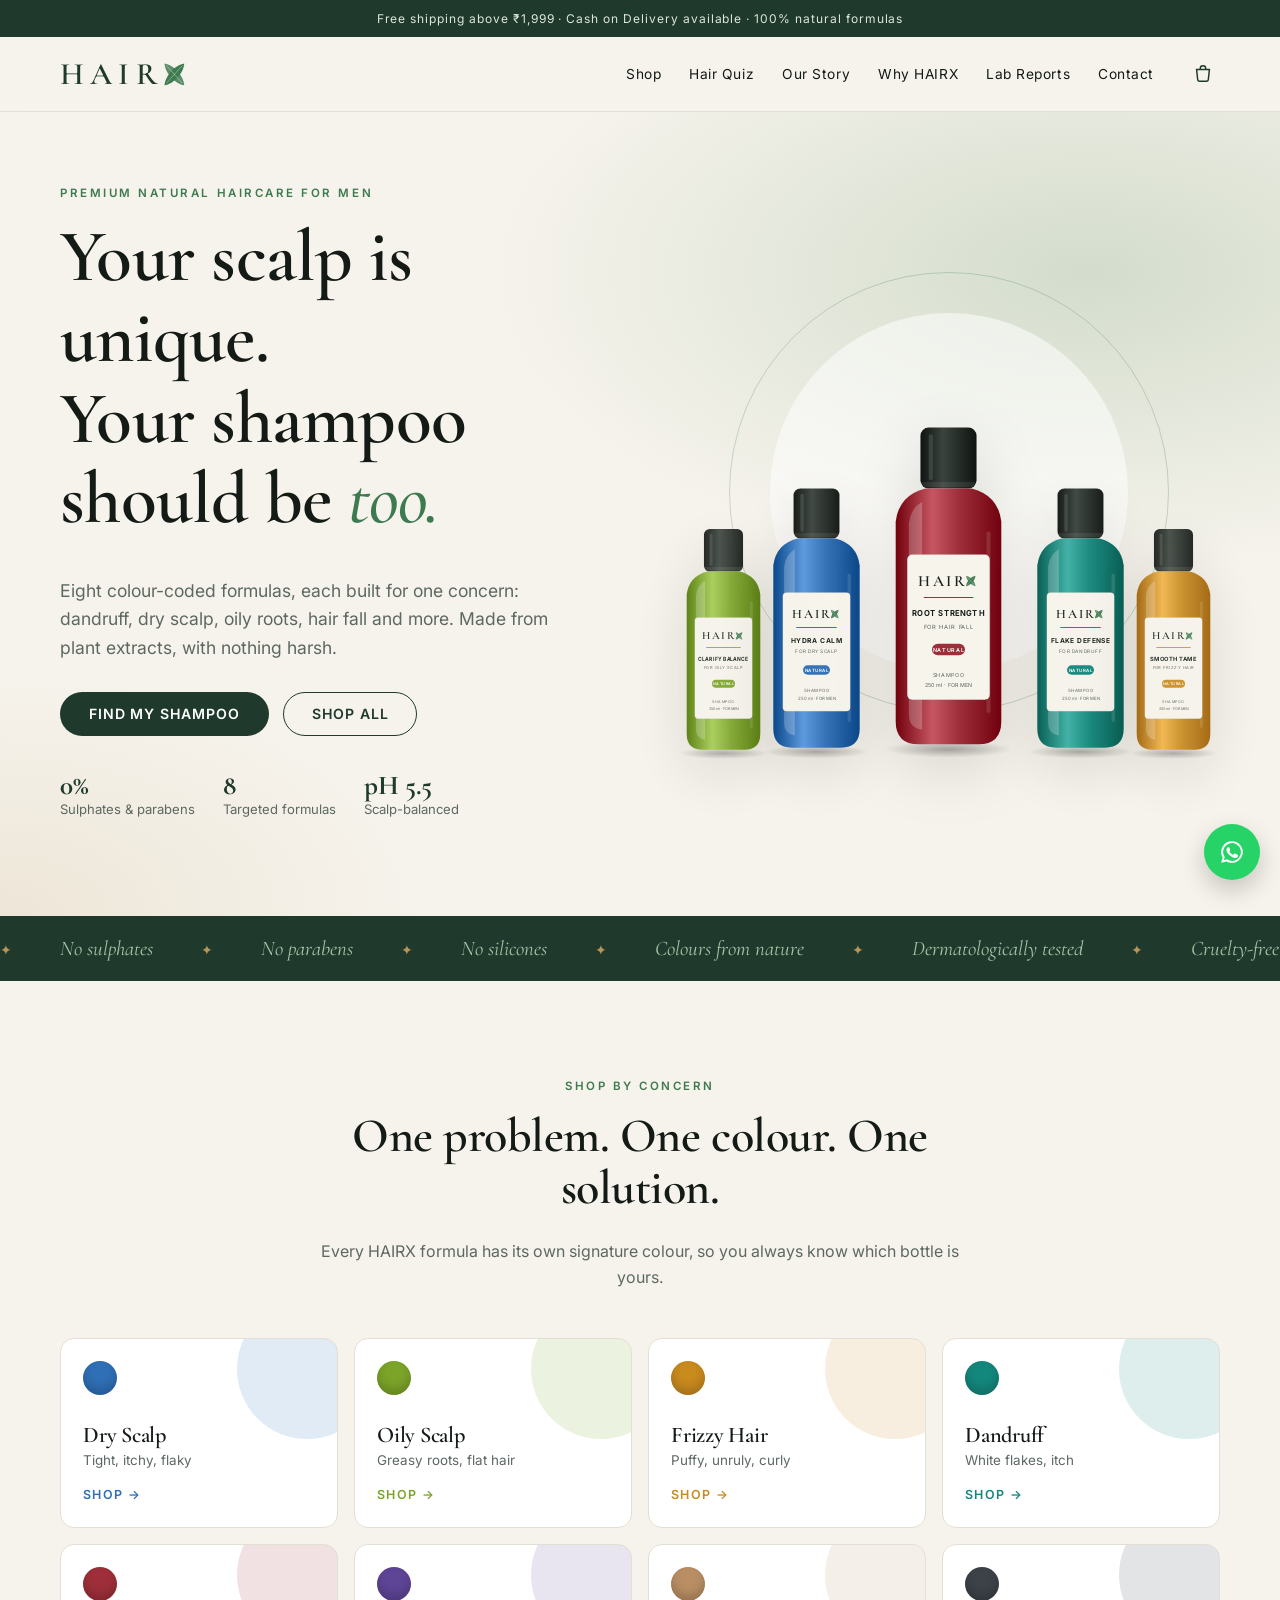
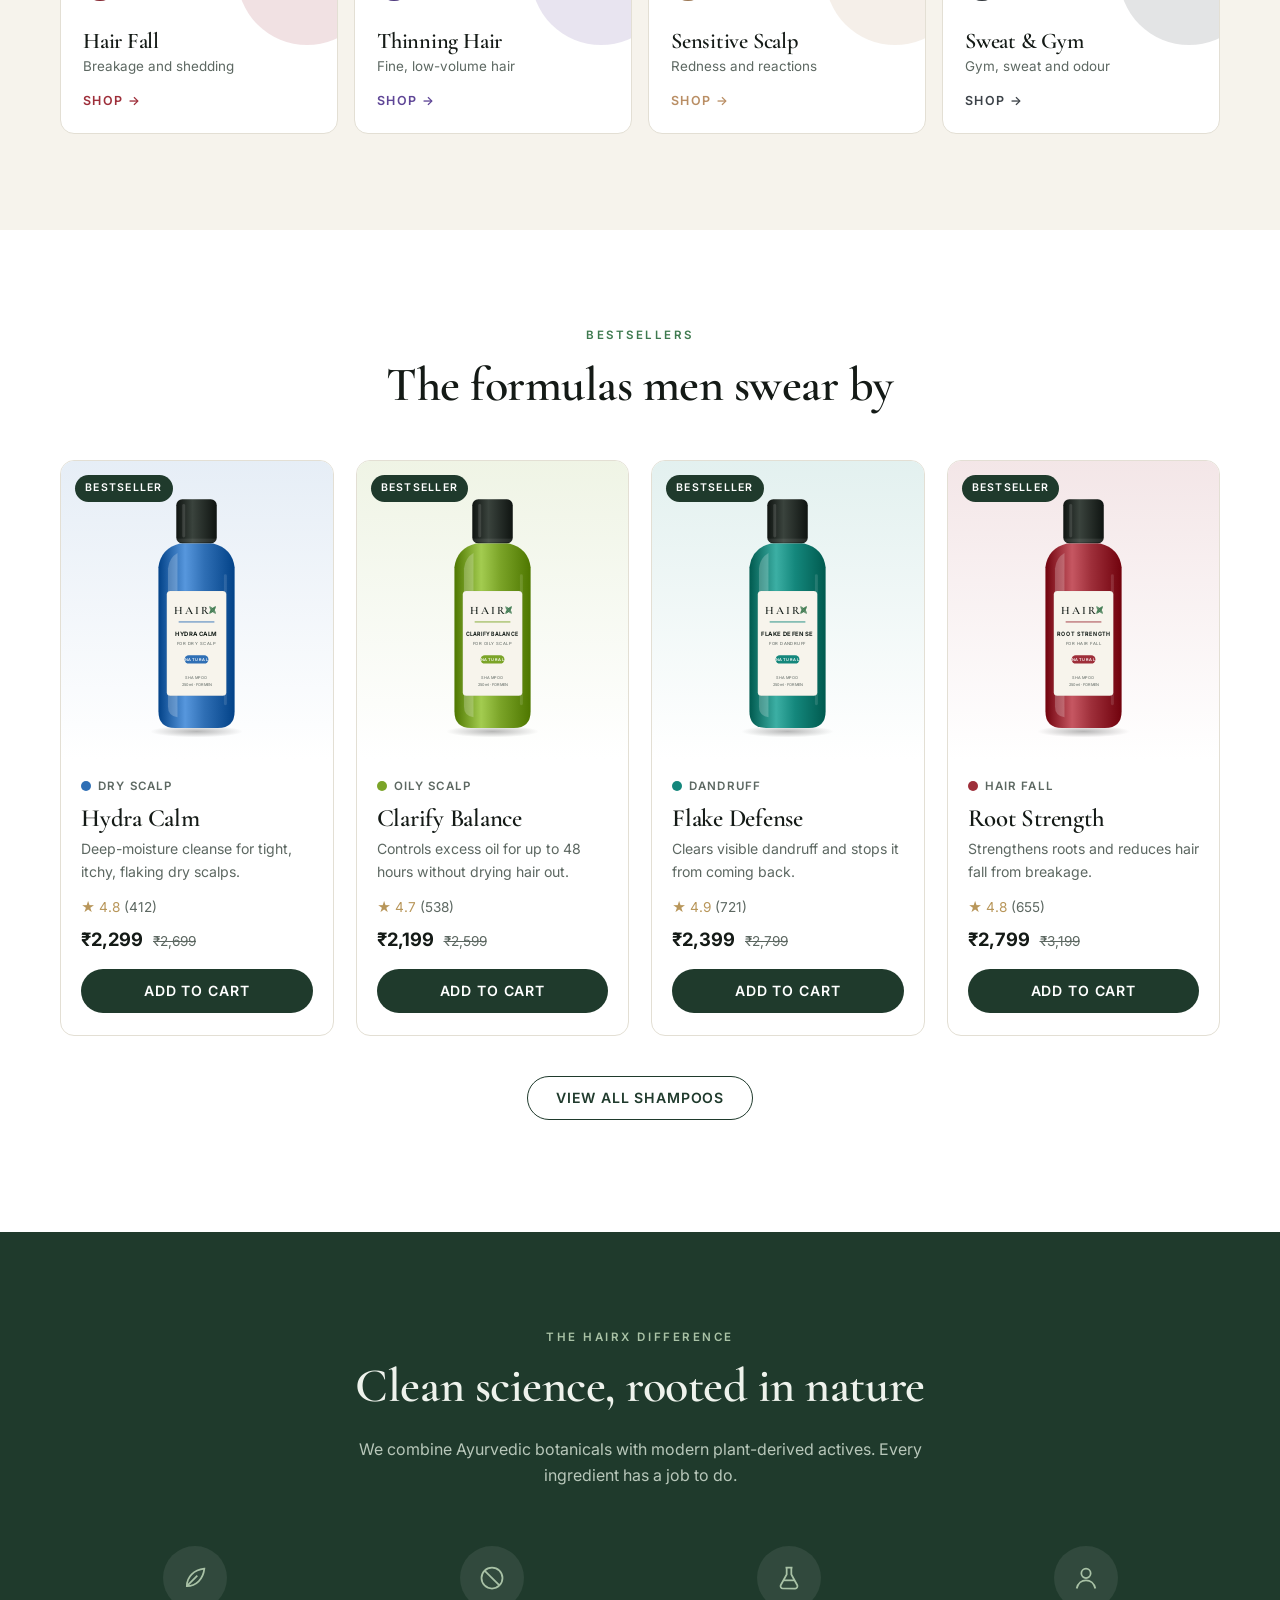
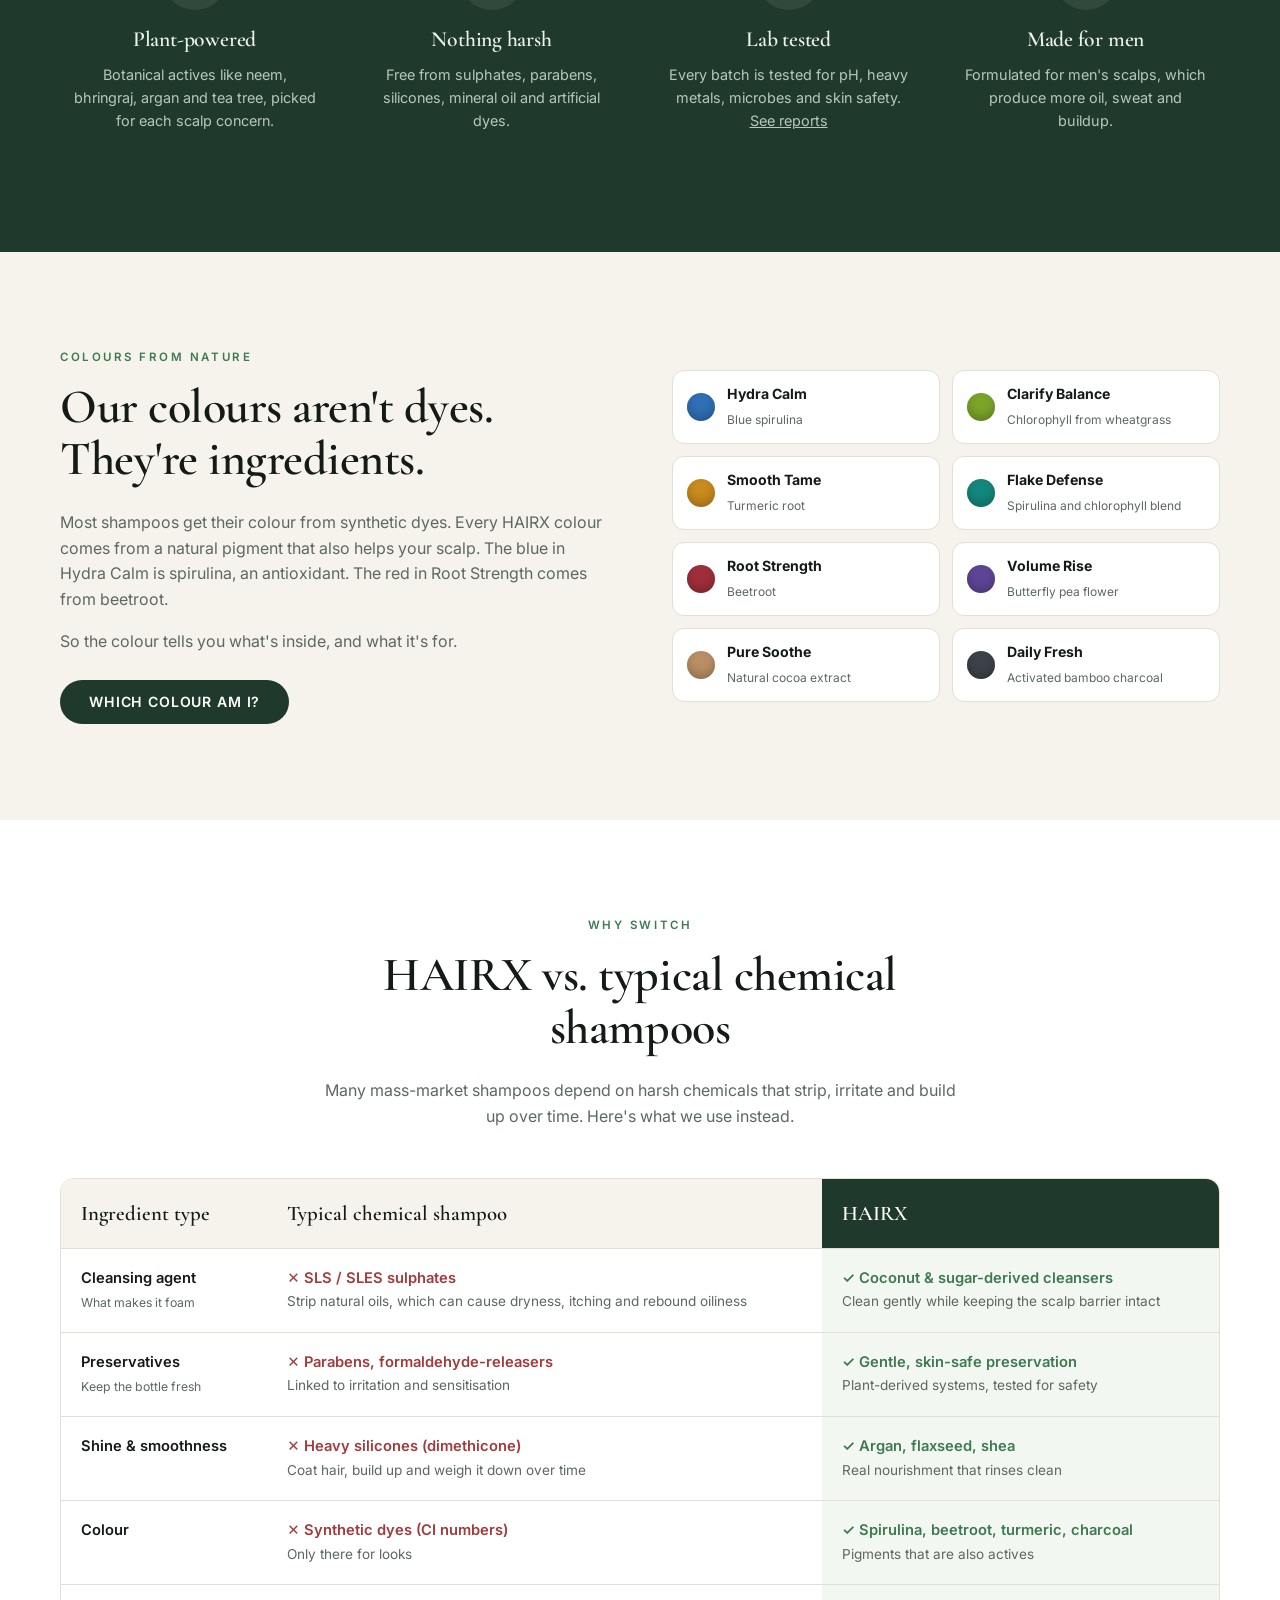
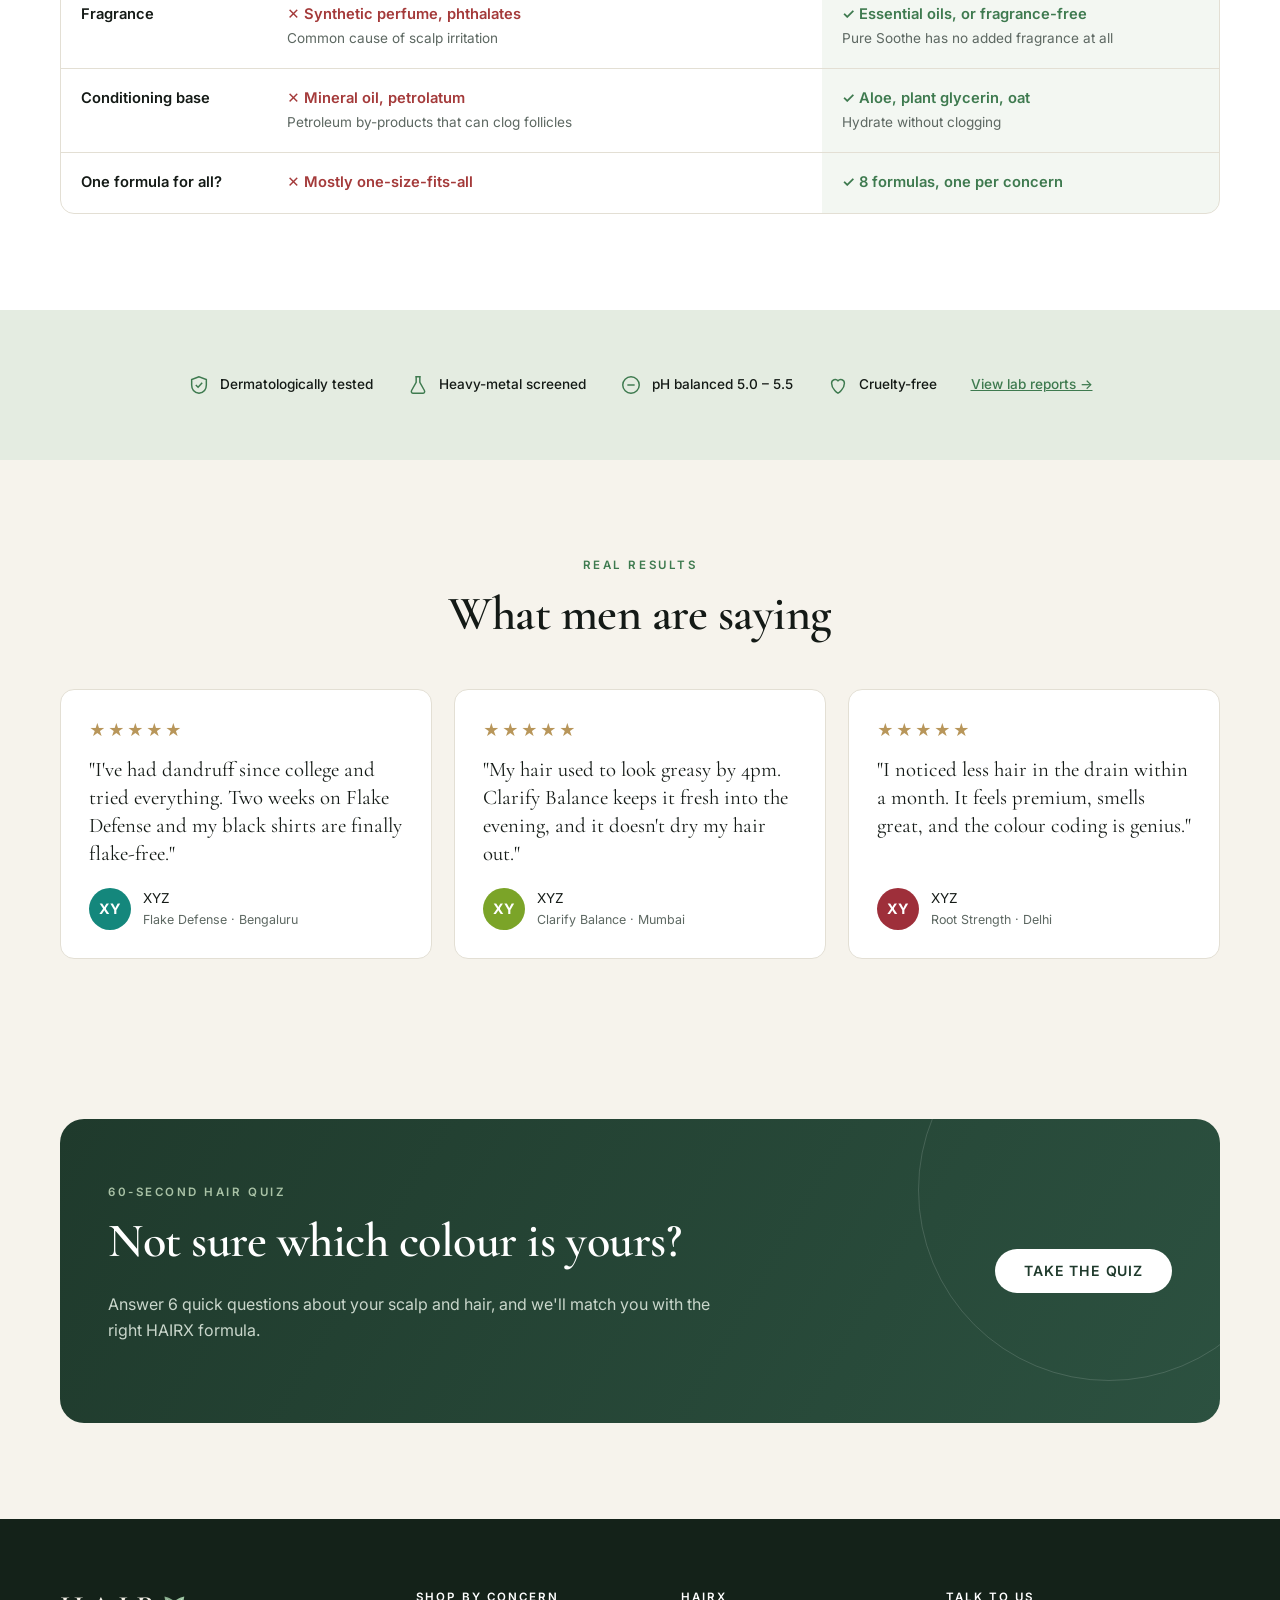
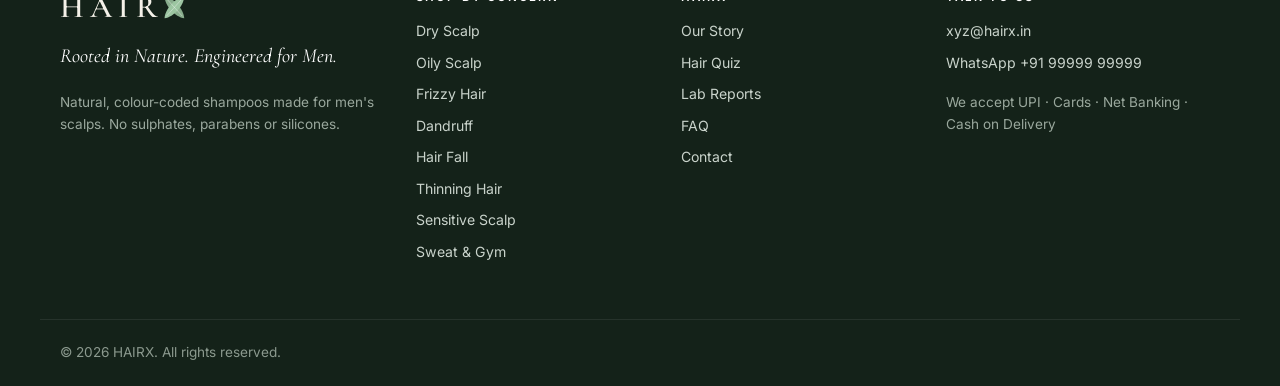
==== commit e3ab55fc: "Use XYZ placeholder names for reviewers, lab and contact email Co-Authored-By: Claude Opus 5.5 <nore" ====
--- a/index.html
+++ b/index.html
@@ -193,17 +193,17 @@
           <article class="testimonial">
             <div class="stars">★★★★★</div>
             <blockquote>"I've had dandruff since college and tried everything. Two weeks on Flake Defense and my black shirts are finally flake-free."</blockquote>
-            <footer><div class="avatar" style="background:#14877C">RK</div><div>Rohan K.<span>Flake Defense · Bengaluru</span></div></footer>
+            <footer><div class="avatar" style="background:#14877C">XY</div><div>XYZ<span>Flake Defense · Bengaluru</span></div></footer>
           </article>
           <article class="testimonial">
             <div class="stars">★★★★★</div>
             <blockquote>"My hair used to look greasy by 4pm. Clarify Balance keeps it fresh into the evening, and it doesn't dry my hair out."</blockquote>
-            <footer><div class="avatar" style="background:#7BA428">AS</div><div>Arjun S.<span>Clarify Balance · Mumbai</span></div></footer>
+            <footer><div class="avatar" style="background:#7BA428">XY</div><div>XYZ<span>Clarify Balance · Mumbai</span></div></footer>
           </article>
           <article class="testimonial">
             <div class="stars">★★★★★</div>
             <blockquote>"I noticed less hair in the drain within a month. It feels premium, smells great, and the colour coding is genius."</blockquote>
-            <footer><div class="avatar" style="background:#9E2F3A">VM</div><div>Vikram M.<span>Root Strength · Delhi</span></div></footer>
+            <footer><div class="avatar" style="background:#9E2F3A">XY</div><div>XYZ<span>Root Strength · Delhi</span></div></footer>
           </article>
         </div>
       </div>
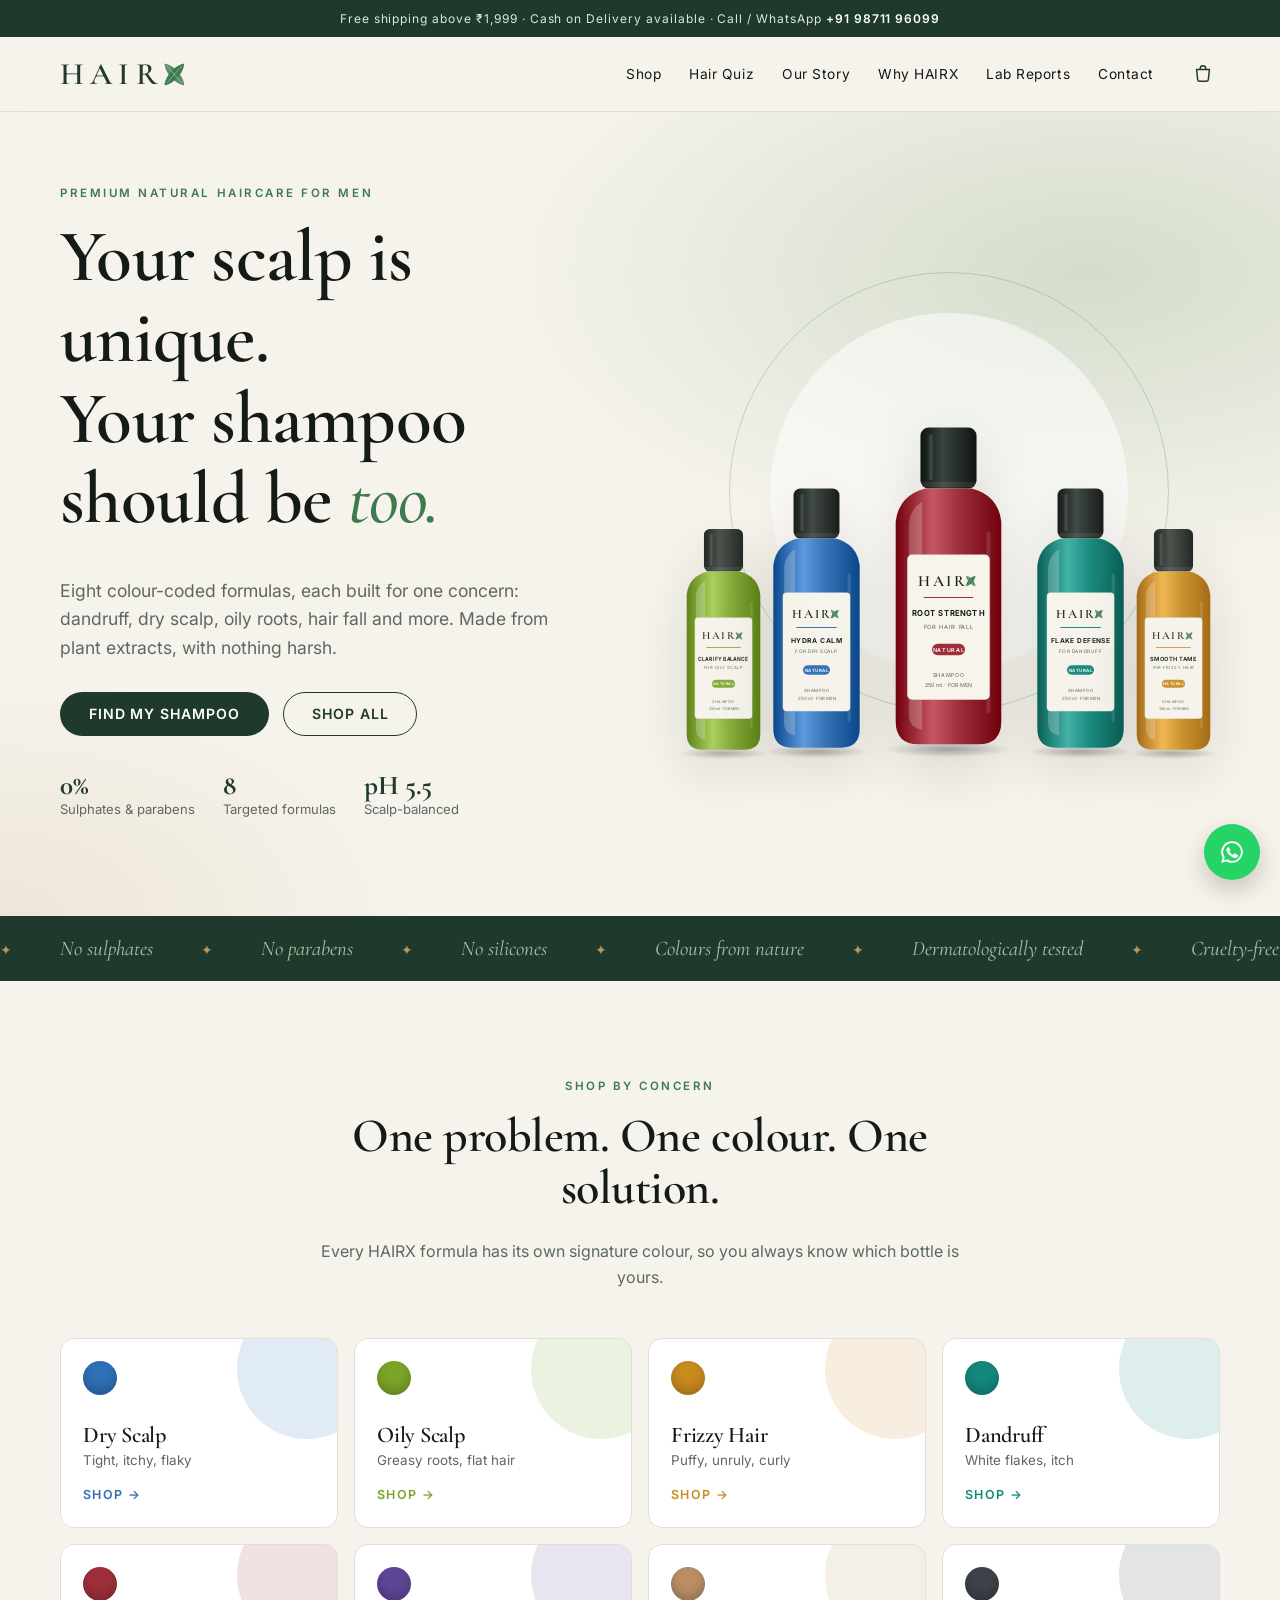
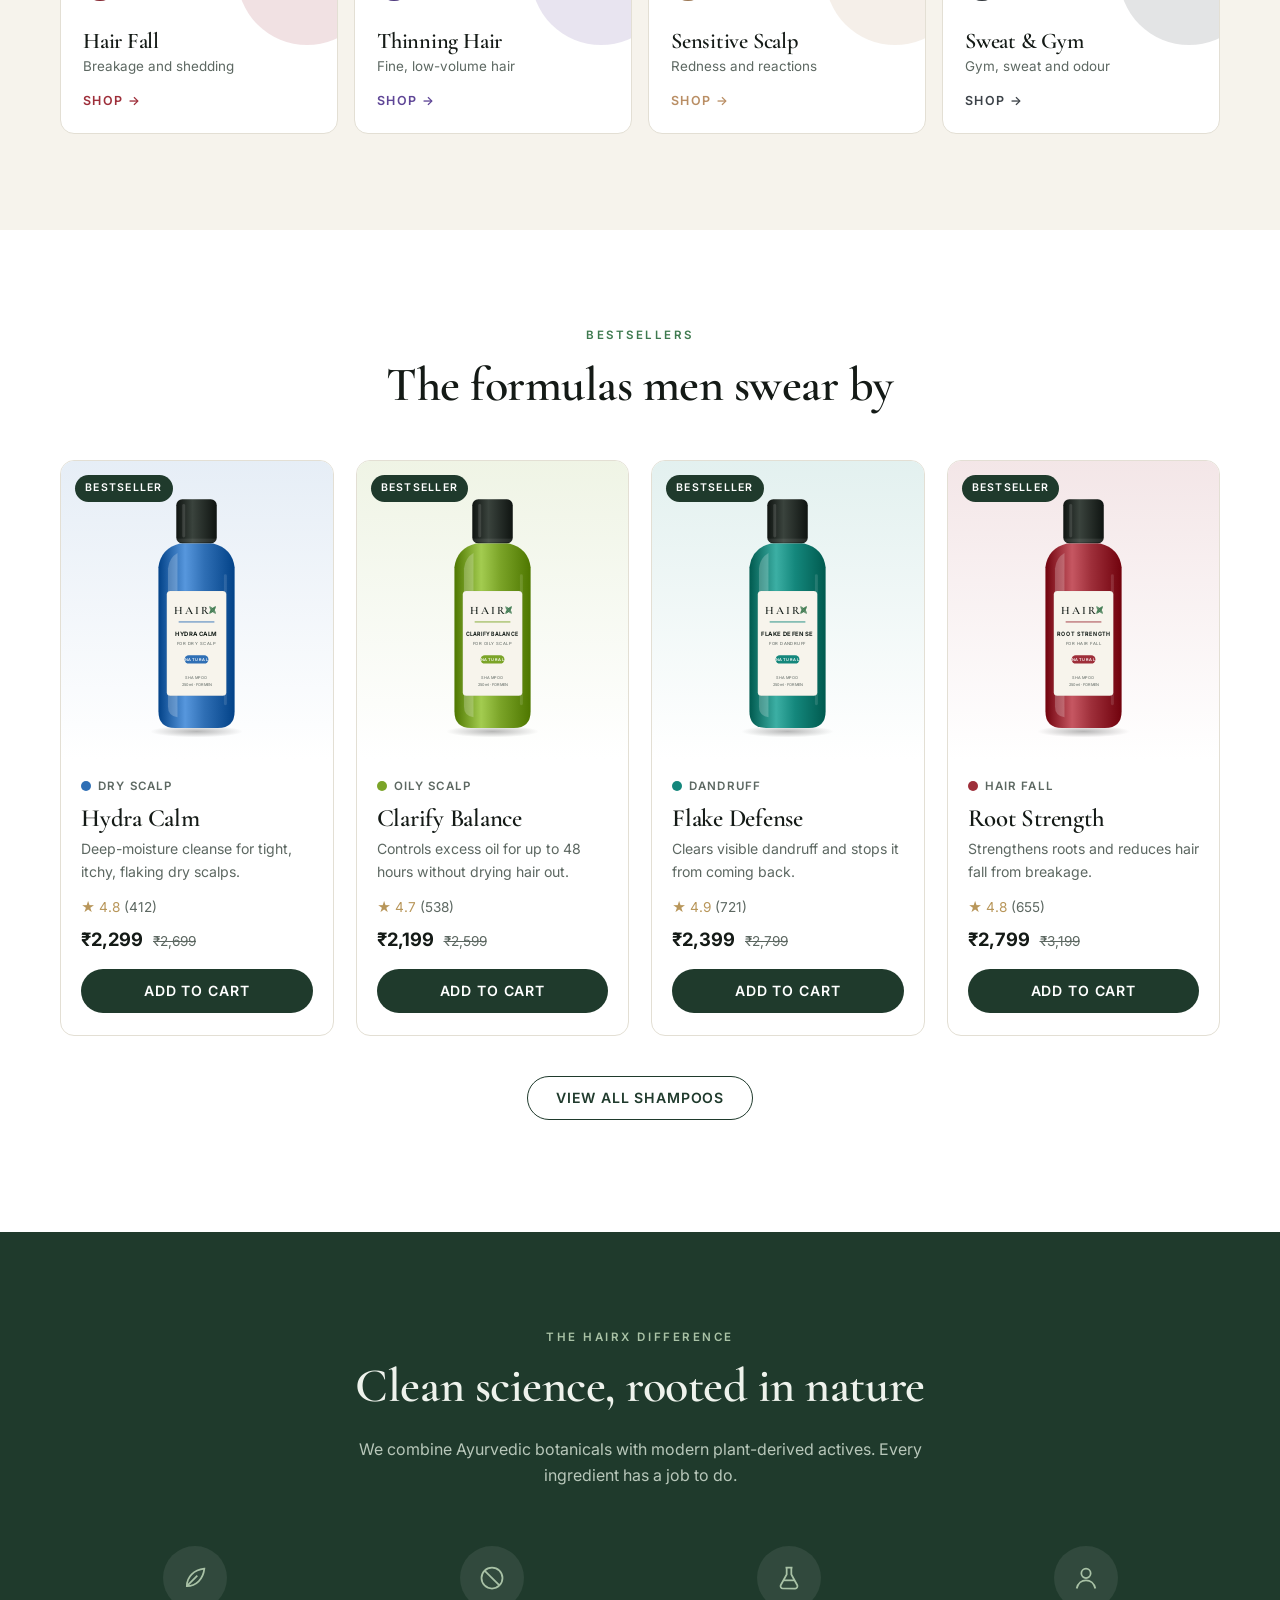
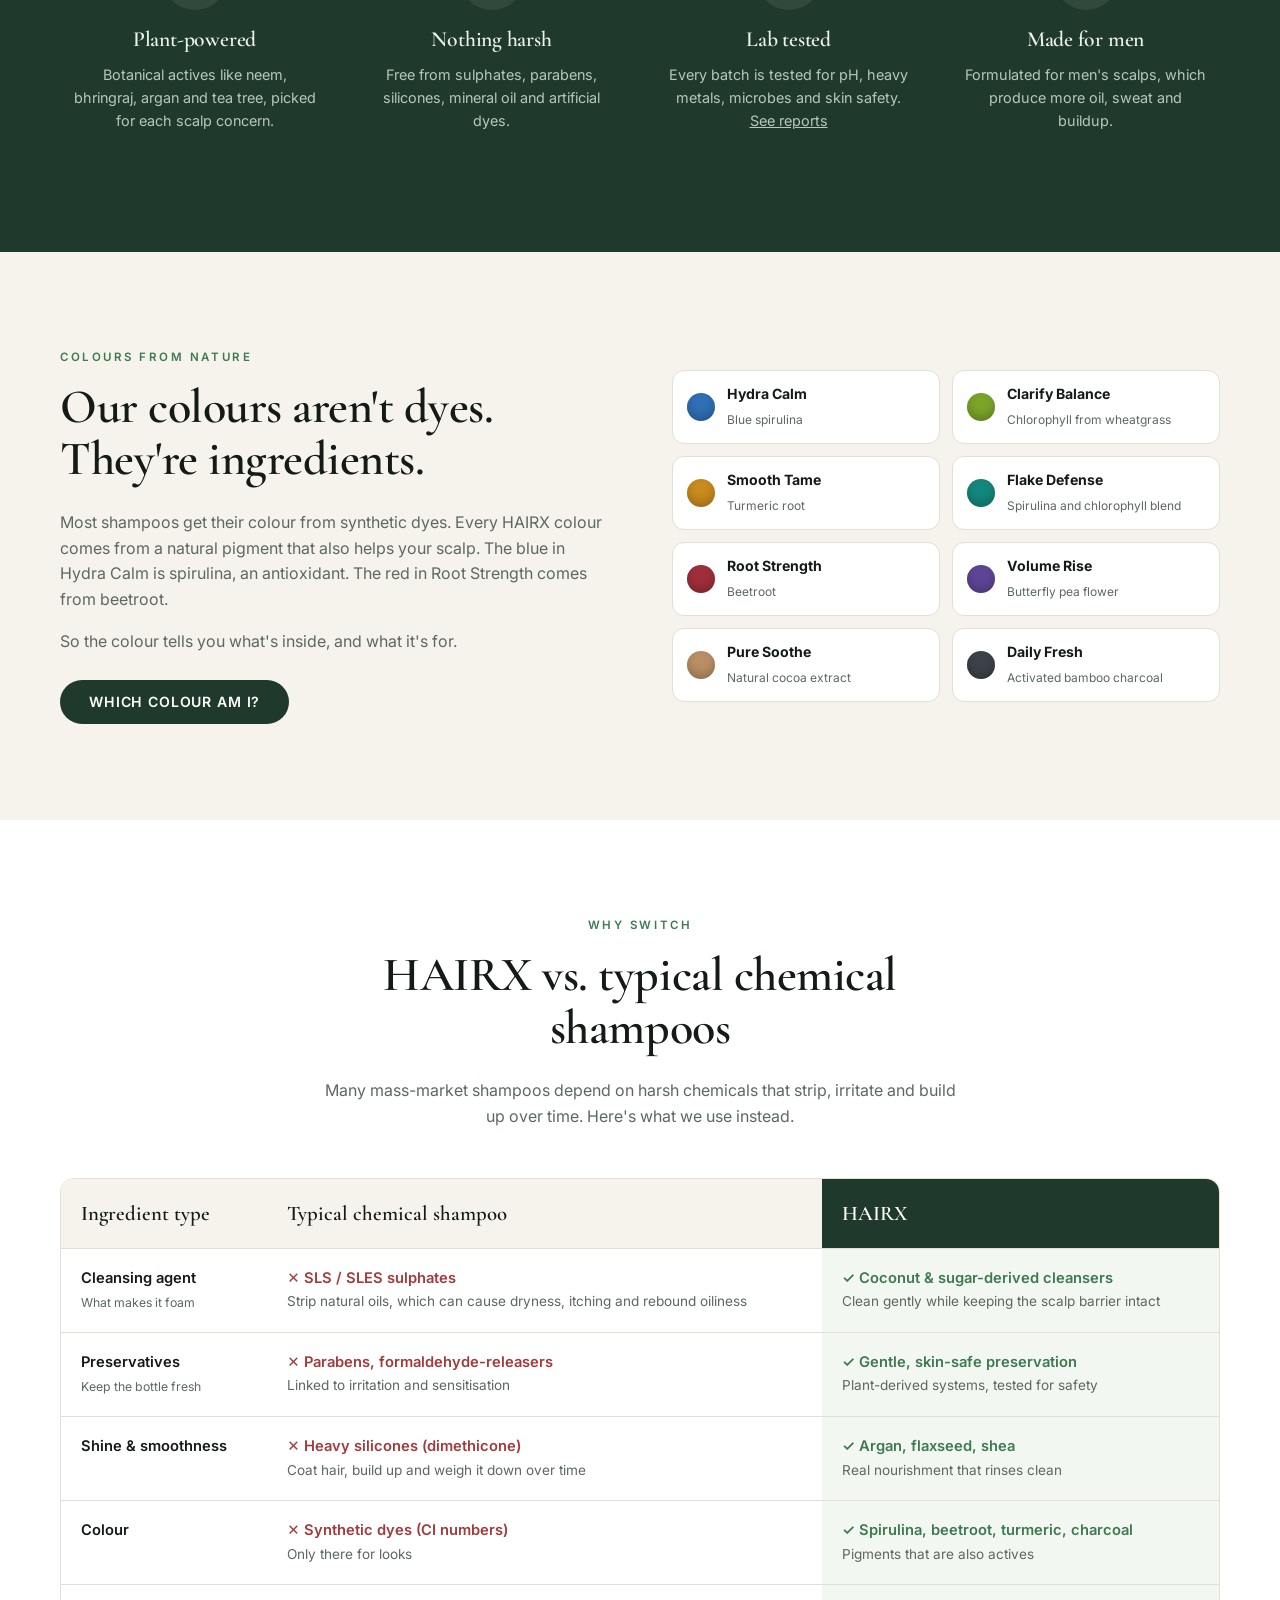
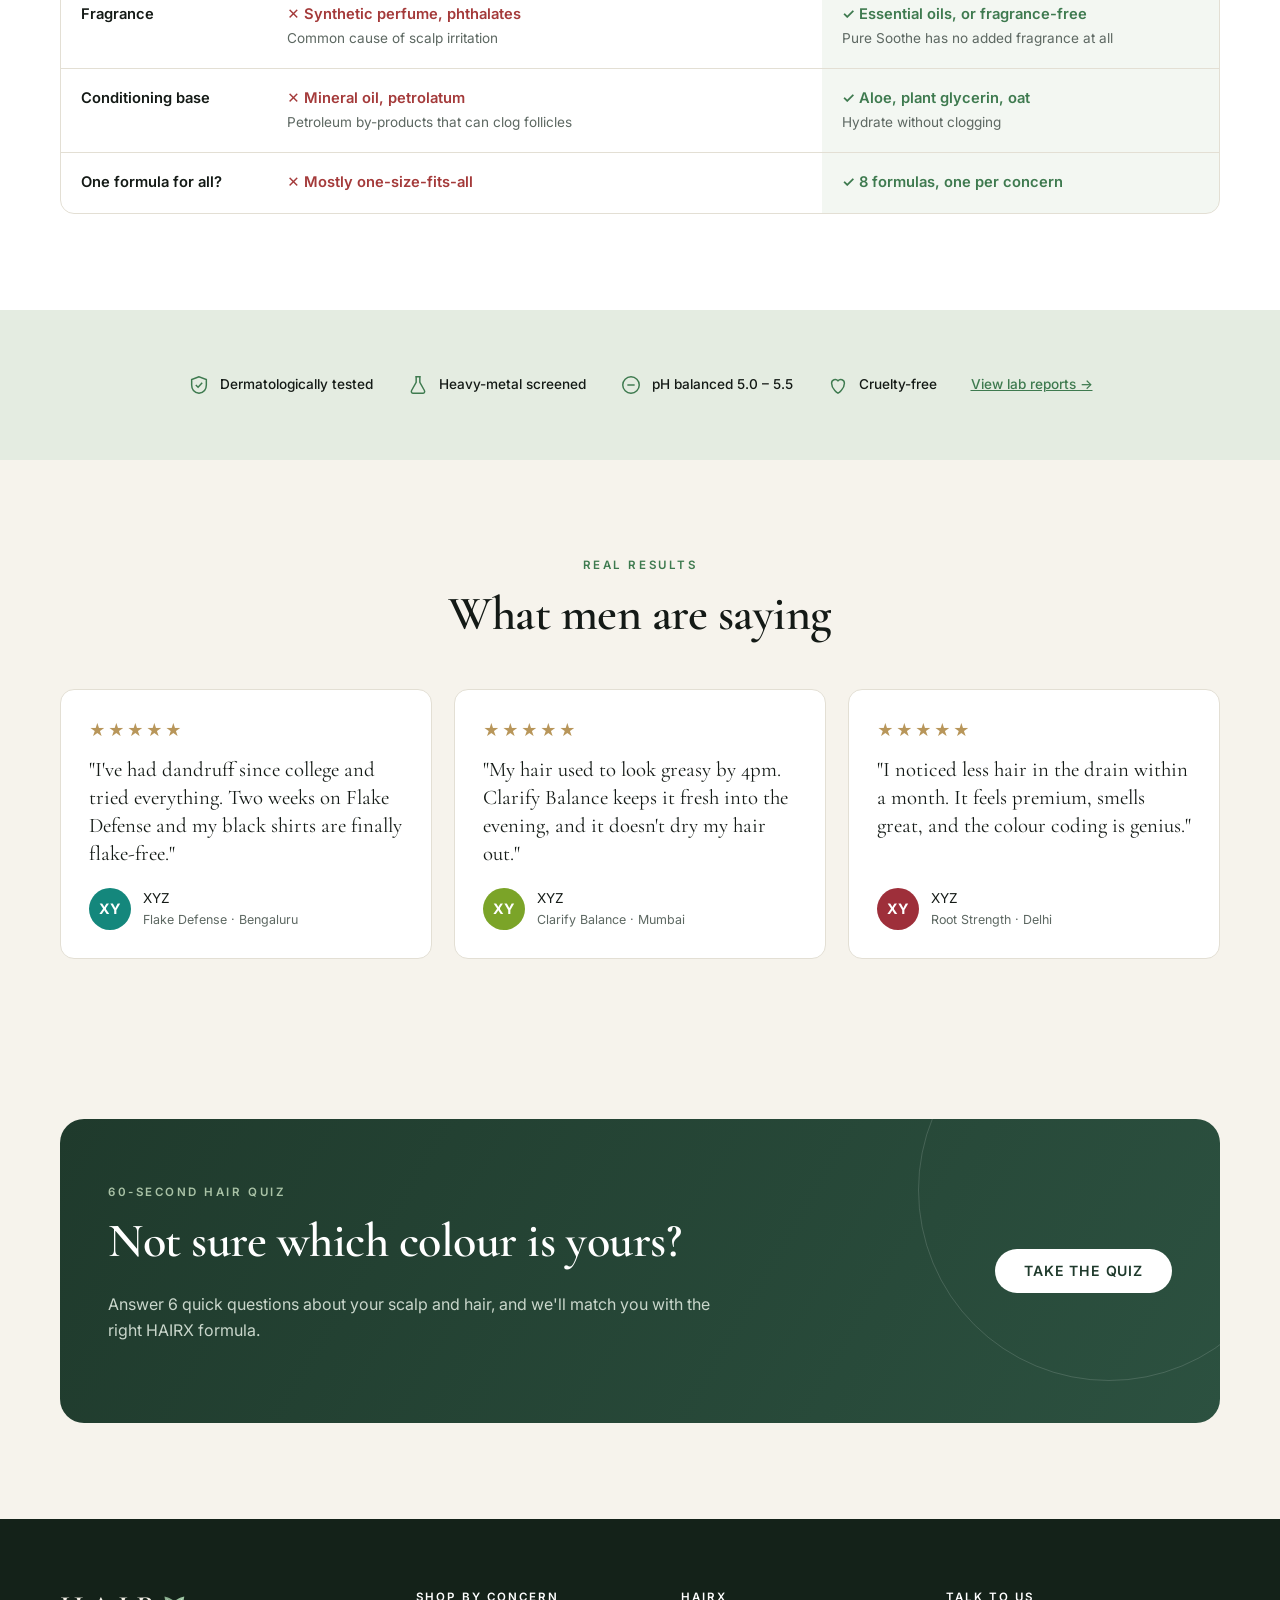
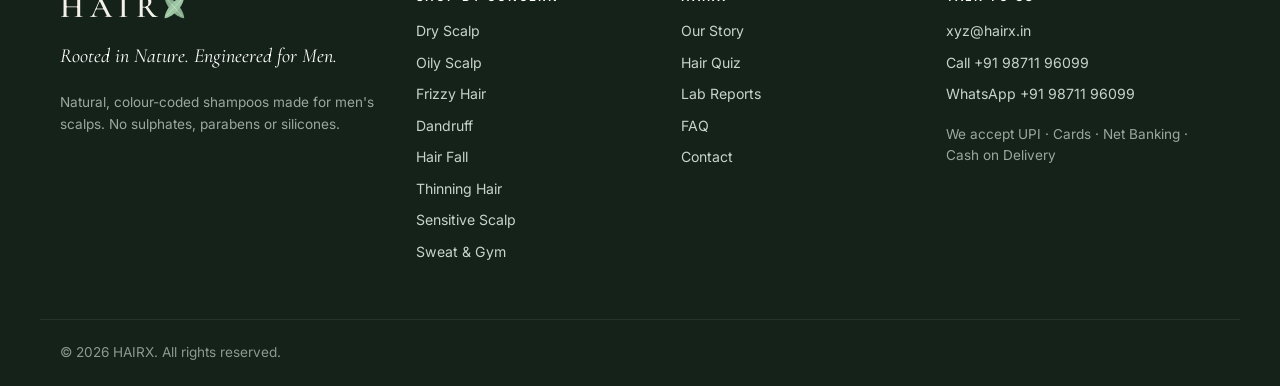
==== commit ac3bbb8c: "Show contact number in top bar and bust browser cache for assets Co-Authored-By: Claude Opus 5.5 <no" ====
--- a/index.html
+++ b/index.html
@@ -8,7 +8,7 @@
   <link rel="preconnect" href="https://fonts.googleapis.com">
   <link rel="preconnect" href="https://fonts.gstatic.com" crossorigin>
   <link href="https://fonts.googleapis.com/css2?family=Cormorant+Garamond:ital,wght@0,500;0,600;0,700;1,500&family=Inter:wght@400;500;600;700&display=swap" rel="stylesheet">
-  <link rel="stylesheet" href="assets/css/style.css">
+  <link rel="stylesheet" href="assets/css/style.css?v=3">
   <link rel="icon" href="data:image/svg+xml,%3Csvg xmlns='http://www.w3.org/2000/svg' viewBox='0 0 40 40'%3E%3Crect width='40' height='40' rx='10' fill='%231F3A2C'/%3E%3Cg transform='translate(20 20)' fill='%23A9C2A6'%3E%3Cpath d='M0-14C5-7 5 7 0 14C-5 7-5-7 0-14Z' transform='rotate(42)'/%3E%3Cpath d='M0-14C5-7 5 7 0 14C-5 7-5-7 0-14Z' transform='rotate(-42)'/%3E%3C/g%3E%3C/svg%3E">
 </head>
 <body>
@@ -226,10 +226,10 @@
 
   <div id="site-footer"></div>
 
-  <script src="assets/js/config.js"></script>
-  <script src="assets/js/products.js"></script>
-  <script src="assets/js/bottle.js"></script>
-  <script src="assets/js/layout.js"></script>
+  <script src="assets/js/config.js?v=3"></script>
+  <script src="assets/js/products.js?v=3"></script>
+  <script src="assets/js/bottle.js?v=3"></script>
+  <script src="assets/js/layout.js?v=3"></script>
   <script>
     (function () {
       var P = HAIRX_PRODUCTS, C = HAIRX_CONCERNS;
--- a/assets/css/style.css
+++ b/assets/css/style.css
@@ -72,6 +72,8 @@
 .btn:disabled { opacity: .5; cursor: not-allowed; transform: none; }
 
 /* ---------- Header ---------- */
+/* announcement bar link */
+.announce a { color: #fff; font-weight: 600; text-decoration: none; }
 .announce { background: var(--forest); color: #DDE7DB; text-align: center; font-size: .75rem; letter-spacing: .08em; padding: 9px 16px; }
 .site-header { position: sticky; top: 0; z-index: 50; background: rgba(246, 243, 236, .92); backdrop-filter: blur(10px); border-bottom: 1px solid var(--line); }
 .header-inner { display: flex; align-items: center; gap: 32px; height: 74px; }
